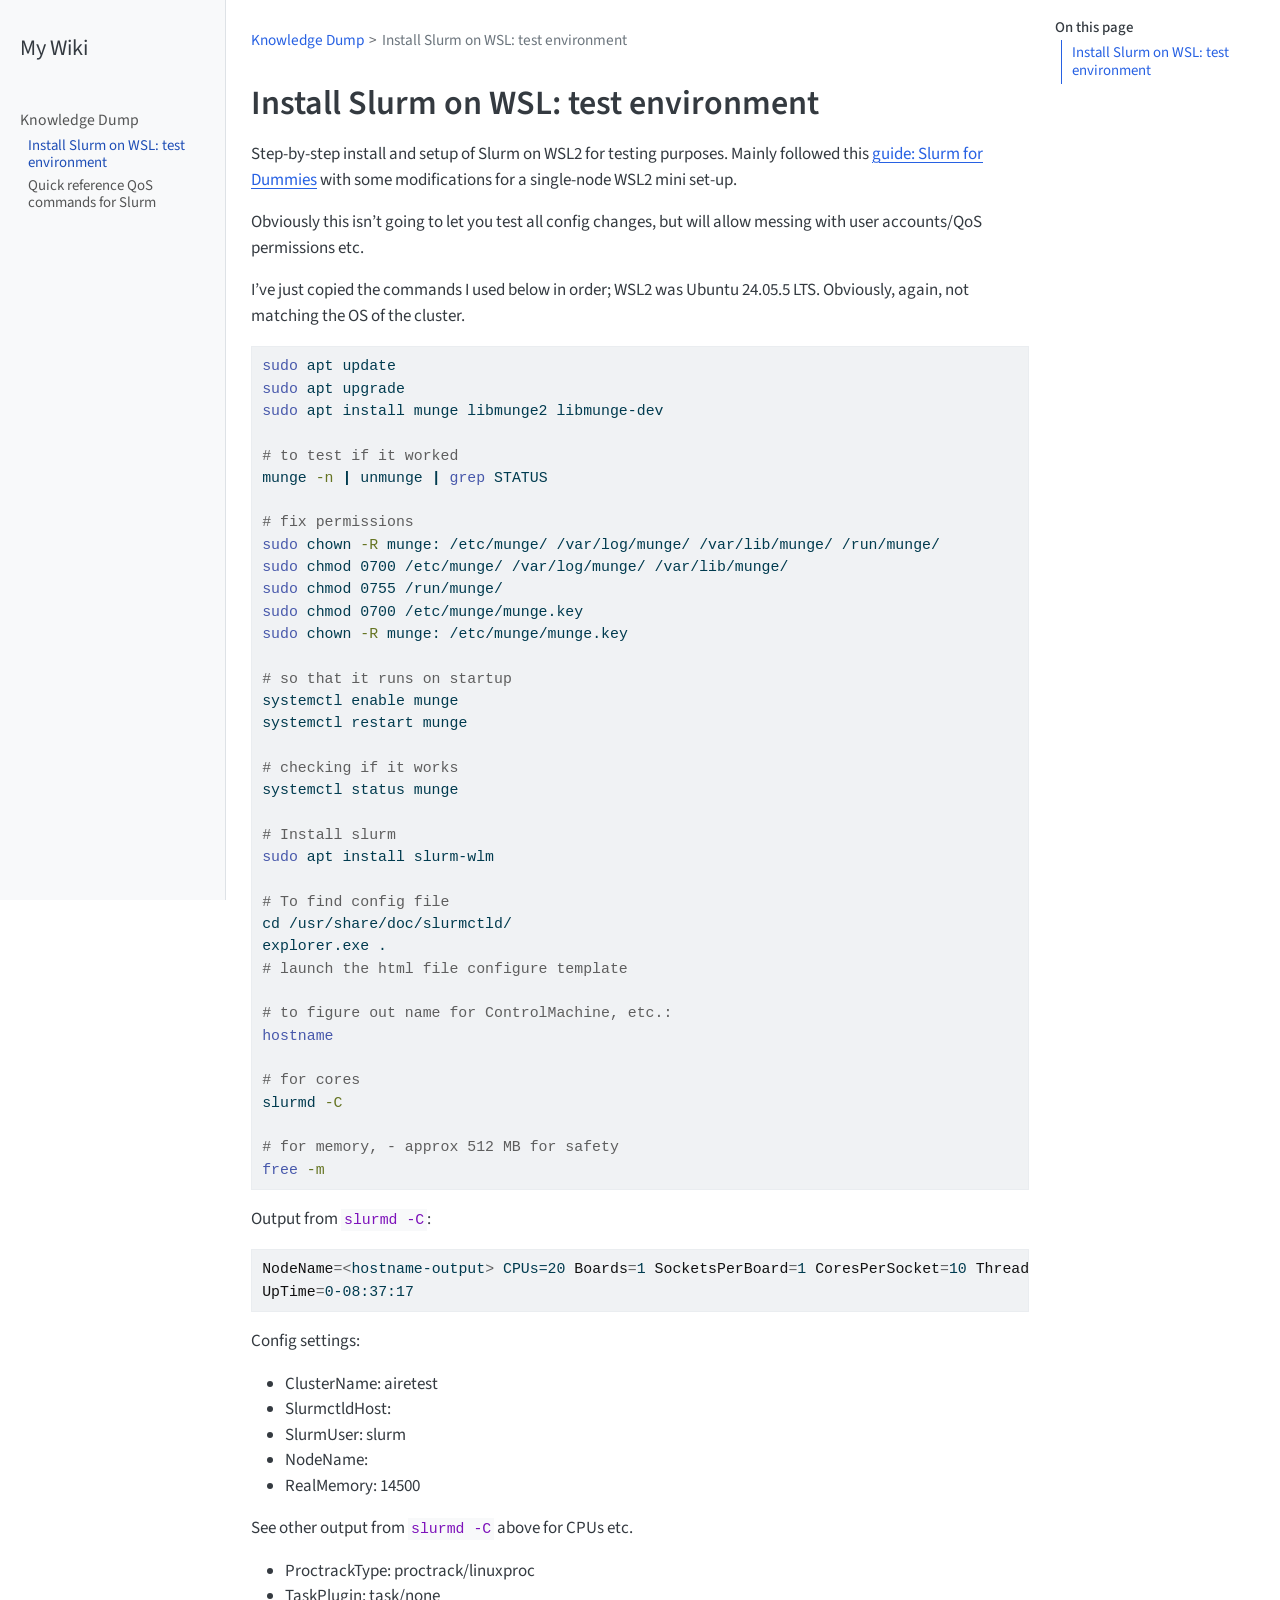
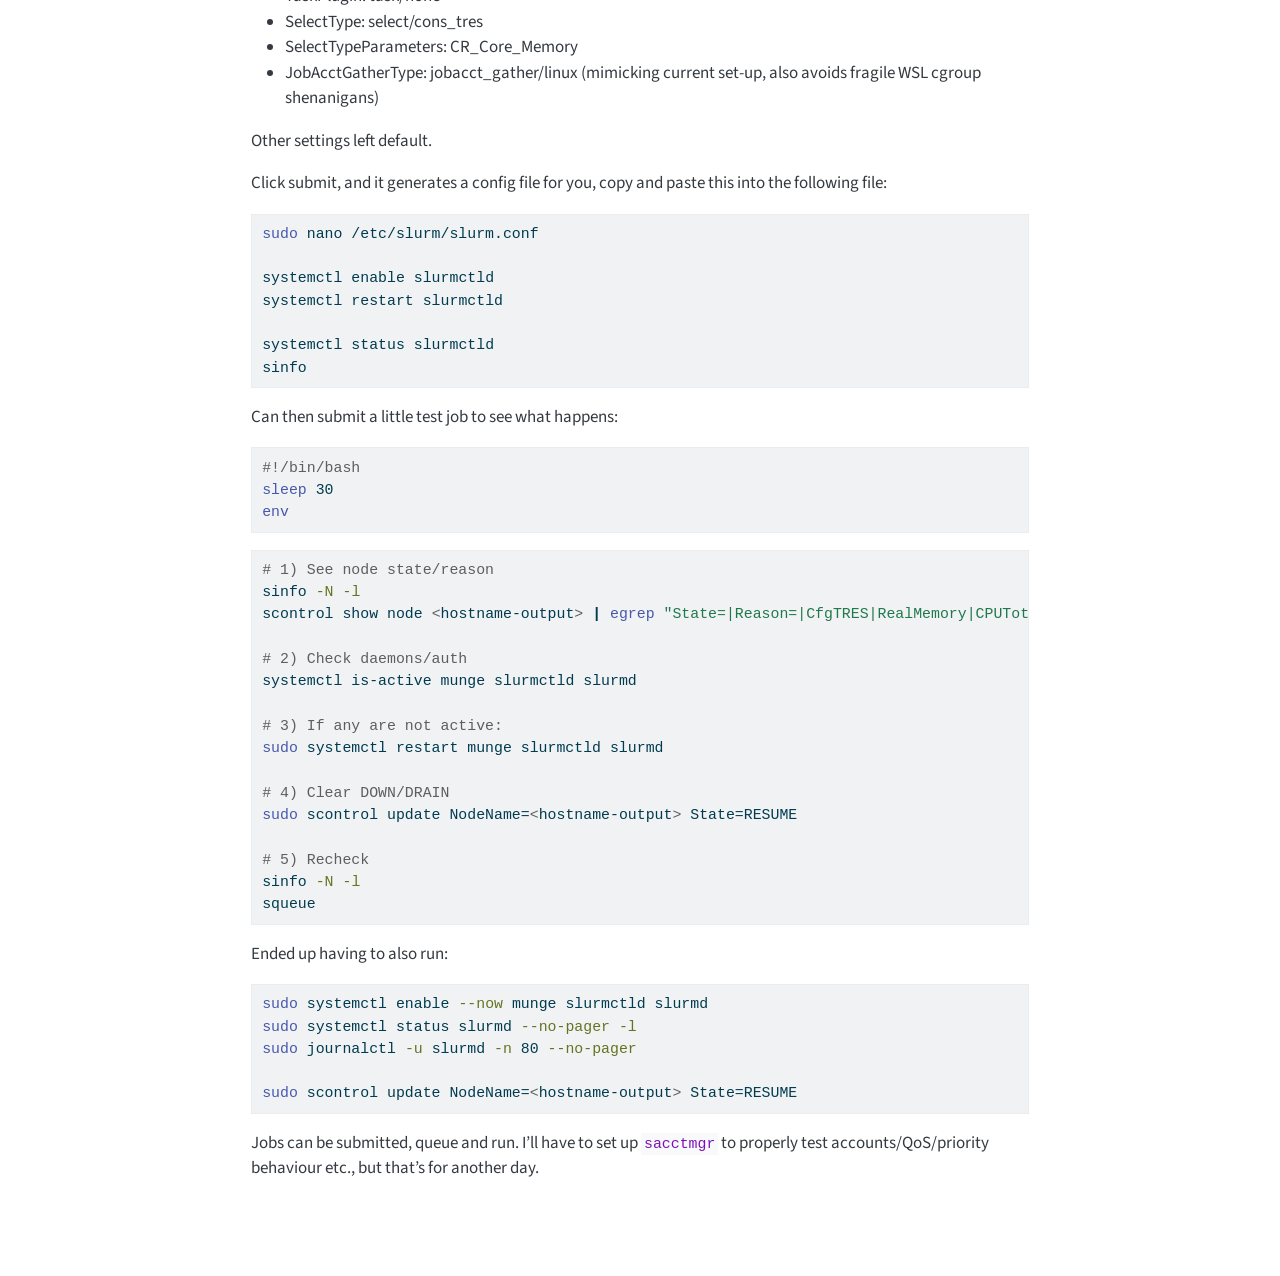
==== knowledge-dump/install_slurm.html @ 49951ce8 "Built site for gh-pages" ====
<!DOCTYPE html>
<html xmlns="http://www.w3.org/1999/xhtml" lang="en" xml:lang="en"><head>

<meta charset="utf-8">
<meta name="generator" content="quarto-1.6.39">

<meta name="viewport" content="width=device-width, initial-scale=1.0, user-scalable=yes">


<title>install_slurm – My Wiki</title>
<style>
code{white-space: pre-wrap;}
span.smallcaps{font-variant: small-caps;}
div.columns{display: flex; gap: min(4vw, 1.5em);}
div.column{flex: auto; overflow-x: auto;}
div.hanging-indent{margin-left: 1.5em; text-indent: -1.5em;}
ul.task-list{list-style: none;}
ul.task-list li input[type="checkbox"] {
  width: 0.8em;
  margin: 0 0.8em 0.2em -1em; /* quarto-specific, see https://github.com/quarto-dev/quarto-cli/issues/4556 */ 
  vertical-align: middle;
}
/* CSS for syntax highlighting */
pre > code.sourceCode { white-space: pre; position: relative; }
pre > code.sourceCode > span { line-height: 1.25; }
pre > code.sourceCode > span:empty { height: 1.2em; }
.sourceCode { overflow: visible; }
code.sourceCode > span { color: inherit; text-decoration: inherit; }
div.sourceCode { margin: 1em 0; }
pre.sourceCode { margin: 0; }
@media screen {
div.sourceCode { overflow: auto; }
}
@media print {
pre > code.sourceCode { white-space: pre-wrap; }
pre > code.sourceCode > span { display: inline-block; text-indent: -5em; padding-left: 5em; }
}
pre.numberSource code
  { counter-reset: source-line 0; }
pre.numberSource code > span
  { position: relative; left: -4em; counter-increment: source-line; }
pre.numberSource code > span > a:first-child::before
  { content: counter(source-line);
    position: relative; left: -1em; text-align: right; vertical-align: baseline;
    border: none; display: inline-block;
    -webkit-touch-callout: none; -webkit-user-select: none;
    -khtml-user-select: none; -moz-user-select: none;
    -ms-user-select: none; user-select: none;
    padding: 0 4px; width: 4em;
  }
pre.numberSource { margin-left: 3em;  padding-left: 4px; }
div.sourceCode
  {   }
@media screen {
pre > code.sourceCode > span > a:first-child::before { text-decoration: underline; }
}
</style>


<script src="../site_libs/quarto-nav/quarto-nav.js"></script>
<script src="../site_libs/quarto-nav/headroom.min.js"></script>
<script src="../site_libs/clipboard/clipboard.min.js"></script>
<script src="../site_libs/quarto-search/autocomplete.umd.js"></script>
<script src="../site_libs/quarto-search/fuse.min.js"></script>
<script src="../site_libs/quarto-search/quarto-search.js"></script>
<meta name="quarto:offset" content="../">
<script src="../site_libs/quarto-html/quarto.js"></script>
<script src="../site_libs/quarto-html/popper.min.js"></script>
<script src="../site_libs/quarto-html/tippy.umd.min.js"></script>
<script src="../site_libs/quarto-html/anchor.min.js"></script>
<link href="../site_libs/quarto-html/tippy.css" rel="stylesheet">
<link href="../site_libs/quarto-html/quarto-syntax-highlighting-e26003cea8cd680ca0c55a263523d882.css" rel="stylesheet" id="quarto-text-highlighting-styles">
<script src="../site_libs/bootstrap/bootstrap.min.js"></script>
<link href="../site_libs/bootstrap/bootstrap-icons.css" rel="stylesheet">
<link href="../site_libs/bootstrap/bootstrap-d1b780a5171f128d18a9e56ce209f525.min.css" rel="stylesheet" append-hash="true" id="quarto-bootstrap" data-mode="light">
<script id="quarto-search-options" type="application/json">{
  "location": "sidebar",
  "copy-button": false,
  "collapse-after": 3,
  "panel-placement": "start",
  "type": "textbox",
  "limit": 50,
  "keyboard-shortcut": [
    "f",
    "/",
    "s"
  ],
  "show-item-context": false,
  "language": {
    "search-no-results-text": "No results",
    "search-matching-documents-text": "matching documents",
    "search-copy-link-title": "Copy link to search",
    "search-hide-matches-text": "Hide additional matches",
    "search-more-match-text": "more match in this document",
    "search-more-matches-text": "more matches in this document",
    "search-clear-button-title": "Clear",
    "search-text-placeholder": "",
    "search-detached-cancel-button-title": "Cancel",
    "search-submit-button-title": "Submit",
    "search-label": "Search"
  }
}</script>


<link rel="stylesheet" href="../styles.css">
</head>

<body class="nav-sidebar docked">

<div id="quarto-search-results"></div>
  <header id="quarto-header" class="headroom fixed-top">
  <nav class="quarto-secondary-nav">
    <div class="container-fluid d-flex">
      <button type="button" class="quarto-btn-toggle btn" data-bs-toggle="collapse" role="button" data-bs-target=".quarto-sidebar-collapse-item" aria-controls="quarto-sidebar" aria-expanded="false" aria-label="Toggle sidebar navigation" onclick="if (window.quartoToggleHeadroom) { window.quartoToggleHeadroom(); }">
        <i class="bi bi-layout-text-sidebar-reverse"></i>
      </button>
        <nav class="quarto-page-breadcrumbs" aria-label="breadcrumb"><ol class="breadcrumb"><li class="breadcrumb-item"><a href="../knowledge-dump/install_slurm.html">Knowledge Dump</a></li><li class="breadcrumb-item"><a href="../knowledge-dump/install_slurm.html">Install Slurm on WSL: test environment</a></li></ol></nav>
        <a class="flex-grow-1" role="navigation" data-bs-toggle="collapse" data-bs-target=".quarto-sidebar-collapse-item" aria-controls="quarto-sidebar" aria-expanded="false" aria-label="Toggle sidebar navigation" onclick="if (window.quartoToggleHeadroom) { window.quartoToggleHeadroom(); }">      
        </a>
      <button type="button" class="btn quarto-search-button" aria-label="Search" onclick="window.quartoOpenSearch();">
        <i class="bi bi-search"></i>
      </button>
    </div>
  </nav>
</header>
<!-- content -->
<div id="quarto-content" class="quarto-container page-columns page-rows-contents page-layout-article">
<!-- sidebar -->
  <nav id="quarto-sidebar" class="sidebar collapse collapse-horizontal quarto-sidebar-collapse-item sidebar-navigation docked overflow-auto">
    <div class="pt-lg-2 mt-2 text-left sidebar-header">
    <div class="sidebar-title mb-0 py-0">
      <a href="../">My Wiki</a> 
    </div>
      </div>
        <div class="mt-2 flex-shrink-0 align-items-center">
        <div class="sidebar-search">
        <div id="quarto-search" class="" title="Search"></div>
        </div>
        </div>
    <div class="sidebar-menu-container"> 
    <ul class="list-unstyled mt-1">
        <li class="sidebar-item sidebar-item-section">
      <div class="sidebar-item-container"> 
            <a class="sidebar-item-text sidebar-link text-start" data-bs-toggle="collapse" data-bs-target="#quarto-sidebar-section-1" role="navigation" aria-expanded="true">
 <span class="menu-text">Knowledge Dump</span></a>
          <a class="sidebar-item-toggle text-start" data-bs-toggle="collapse" data-bs-target="#quarto-sidebar-section-1" role="navigation" aria-expanded="true" aria-label="Toggle section">
            <i class="bi bi-chevron-right ms-2"></i>
          </a> 
      </div>
      <ul id="quarto-sidebar-section-1" class="collapse list-unstyled sidebar-section depth1 show">  
          <li class="sidebar-item">
  <div class="sidebar-item-container"> 
  <a href="../knowledge-dump/install_slurm.html" class="sidebar-item-text sidebar-link active">
 <span class="menu-text">Install Slurm on WSL: test environment</span></a>
  </div>
</li>
          <li class="sidebar-item">
  <div class="sidebar-item-container"> 
  <a href="../knowledge-dump/slurm-qos.html" class="sidebar-item-text sidebar-link">
 <span class="menu-text">Quick reference QoS commands for Slurm</span></a>
  </div>
</li>
      </ul>
  </li>
    </ul>
    </div>
</nav>
<div id="quarto-sidebar-glass" class="quarto-sidebar-collapse-item" data-bs-toggle="collapse" data-bs-target=".quarto-sidebar-collapse-item"></div>
<!-- margin-sidebar -->
    <div id="quarto-margin-sidebar" class="sidebar margin-sidebar">
        <nav id="TOC" role="doc-toc" class="toc-active">
    <h2 id="toc-title">On this page</h2>
   
  <ul>
  <li><a href="#install-slurm-on-wsl-test-environment" id="toc-install-slurm-on-wsl-test-environment" class="nav-link active" data-scroll-target="#install-slurm-on-wsl-test-environment">Install Slurm on WSL: test environment</a></li>
  </ul>
</nav>
    </div>
<!-- main -->
<main class="content" id="quarto-document-content"><header id="title-block-header" class="quarto-title-block"><nav class="quarto-page-breadcrumbs quarto-title-breadcrumbs d-none d-lg-block" aria-label="breadcrumb"><ol class="breadcrumb"><li class="breadcrumb-item"><a href="../knowledge-dump/install_slurm.html">Knowledge Dump</a></li><li class="breadcrumb-item"><a href="../knowledge-dump/install_slurm.html">Install Slurm on WSL: test environment</a></li></ol></nav></header>




<section id="install-slurm-on-wsl-test-environment" class="level1">
<h1>Install Slurm on WSL: test environment</h1>
<p>Step-by-step install and setup of Slurm on WSL2 for testing purposes. Mainly followed this <a href="https://github.com/SergioMEV/slurm-for-dummies">guide: Slurm for Dummies</a> with some modifications for a single-node WSL2 mini set-up.</p>
<p>Obviously this isn’t going to let you test all config changes, but will allow messing with user accounts/QoS permissions etc.</p>
<p>I’ve just copied the commands I used below in order; WSL2 was Ubuntu 24.05.5 LTS. Obviously, again, not matching the OS of the cluster.</p>
<div class="sourceCode" id="cb1"><pre class="sourceCode bash code-with-copy"><code class="sourceCode bash"><span id="cb1-1"><a href="#cb1-1" aria-hidden="true" tabindex="-1"></a><span class="fu">sudo</span> apt update</span>
<span id="cb1-2"><a href="#cb1-2" aria-hidden="true" tabindex="-1"></a><span class="fu">sudo</span> apt upgrade</span>
<span id="cb1-3"><a href="#cb1-3" aria-hidden="true" tabindex="-1"></a><span class="fu">sudo</span> apt install munge libmunge2 libmunge-dev</span>
<span id="cb1-4"><a href="#cb1-4" aria-hidden="true" tabindex="-1"></a></span>
<span id="cb1-5"><a href="#cb1-5" aria-hidden="true" tabindex="-1"></a><span class="co"># to test if it worked</span></span>
<span id="cb1-6"><a href="#cb1-6" aria-hidden="true" tabindex="-1"></a><span class="ex">munge</span> <span class="at">-n</span> <span class="kw">|</span> <span class="ex">unmunge</span> <span class="kw">|</span> <span class="fu">grep</span> STATUS</span>
<span id="cb1-7"><a href="#cb1-7" aria-hidden="true" tabindex="-1"></a></span>
<span id="cb1-8"><a href="#cb1-8" aria-hidden="true" tabindex="-1"></a><span class="co"># fix permissions</span></span>
<span id="cb1-9"><a href="#cb1-9" aria-hidden="true" tabindex="-1"></a><span class="fu">sudo</span> chown <span class="at">-R</span> munge: /etc/munge/ /var/log/munge/ /var/lib/munge/ /run/munge/</span>
<span id="cb1-10"><a href="#cb1-10" aria-hidden="true" tabindex="-1"></a><span class="fu">sudo</span> chmod 0700 /etc/munge/ /var/log/munge/ /var/lib/munge/</span>
<span id="cb1-11"><a href="#cb1-11" aria-hidden="true" tabindex="-1"></a><span class="fu">sudo</span> chmod 0755 /run/munge/</span>
<span id="cb1-12"><a href="#cb1-12" aria-hidden="true" tabindex="-1"></a><span class="fu">sudo</span> chmod 0700 /etc/munge/munge.key</span>
<span id="cb1-13"><a href="#cb1-13" aria-hidden="true" tabindex="-1"></a><span class="fu">sudo</span> chown <span class="at">-R</span> munge: /etc/munge/munge.key</span>
<span id="cb1-14"><a href="#cb1-14" aria-hidden="true" tabindex="-1"></a></span>
<span id="cb1-15"><a href="#cb1-15" aria-hidden="true" tabindex="-1"></a><span class="co"># so that it runs on startup</span></span>
<span id="cb1-16"><a href="#cb1-16" aria-hidden="true" tabindex="-1"></a><span class="ex">systemctl</span> enable munge</span>
<span id="cb1-17"><a href="#cb1-17" aria-hidden="true" tabindex="-1"></a><span class="ex">systemctl</span> restart munge</span>
<span id="cb1-18"><a href="#cb1-18" aria-hidden="true" tabindex="-1"></a></span>
<span id="cb1-19"><a href="#cb1-19" aria-hidden="true" tabindex="-1"></a><span class="co"># checking if it works</span></span>
<span id="cb1-20"><a href="#cb1-20" aria-hidden="true" tabindex="-1"></a><span class="ex">systemctl</span> status munge</span>
<span id="cb1-21"><a href="#cb1-21" aria-hidden="true" tabindex="-1"></a></span>
<span id="cb1-22"><a href="#cb1-22" aria-hidden="true" tabindex="-1"></a><span class="co"># Install slurm</span></span>
<span id="cb1-23"><a href="#cb1-23" aria-hidden="true" tabindex="-1"></a><span class="fu">sudo</span> apt install slurm-wlm</span>
<span id="cb1-24"><a href="#cb1-24" aria-hidden="true" tabindex="-1"></a></span>
<span id="cb1-25"><a href="#cb1-25" aria-hidden="true" tabindex="-1"></a><span class="co"># To find config file</span></span>
<span id="cb1-26"><a href="#cb1-26" aria-hidden="true" tabindex="-1"></a><span class="bu">cd</span> /usr/share/doc/slurmctld/</span>
<span id="cb1-27"><a href="#cb1-27" aria-hidden="true" tabindex="-1"></a><span class="ex">explorer.exe</span> .</span>
<span id="cb1-28"><a href="#cb1-28" aria-hidden="true" tabindex="-1"></a><span class="co"># launch the html file configure template</span></span>
<span id="cb1-29"><a href="#cb1-29" aria-hidden="true" tabindex="-1"></a></span>
<span id="cb1-30"><a href="#cb1-30" aria-hidden="true" tabindex="-1"></a><span class="co"># to figure out name for ControlMachine, etc.:</span></span>
<span id="cb1-31"><a href="#cb1-31" aria-hidden="true" tabindex="-1"></a><span class="fu">hostname</span></span>
<span id="cb1-32"><a href="#cb1-32" aria-hidden="true" tabindex="-1"></a></span>
<span id="cb1-33"><a href="#cb1-33" aria-hidden="true" tabindex="-1"></a><span class="co"># for cores</span></span>
<span id="cb1-34"><a href="#cb1-34" aria-hidden="true" tabindex="-1"></a><span class="ex">slurmd</span> <span class="at">-C</span></span>
<span id="cb1-35"><a href="#cb1-35" aria-hidden="true" tabindex="-1"></a></span>
<span id="cb1-36"><a href="#cb1-36" aria-hidden="true" tabindex="-1"></a><span class="co"># for memory, - approx 512 MB for safety</span></span>
<span id="cb1-37"><a href="#cb1-37" aria-hidden="true" tabindex="-1"></a><span class="fu">free</span> <span class="at">-m</span></span></code><button title="Copy to Clipboard" class="code-copy-button"><i class="bi"></i></button></pre></div>
<p>Output from <code>slurmd -C</code>:</p>
<div class="sourceCode" id="cb2"><pre class="sourceCode bash code-with-copy"><code class="sourceCode bash"><span id="cb2-1"><a href="#cb2-1" aria-hidden="true" tabindex="-1"></a><span class="va">NodeName</span><span class="op">=&lt;</span>hostname-output<span class="op">&gt;</span> CPUs=20 <span class="va">Boards</span><span class="op">=</span>1 <span class="va">SocketsPerBoard</span><span class="op">=</span>1 <span class="va">CoresPerSocket</span><span class="op">=</span>10 <span class="va">ThreadsPerCore</span><span class="op">=</span>2 <span class="va">RealMemory</span><span class="op">=</span>15707</span>
<span id="cb2-2"><a href="#cb2-2" aria-hidden="true" tabindex="-1"></a><span class="va">UpTime</span><span class="op">=</span>0-08:37:17</span></code><button title="Copy to Clipboard" class="code-copy-button"><i class="bi"></i></button></pre></div>
<p>Config settings:</p>
<ul>
<li>ClusterName: airetest</li>
<li>SlurmctldHost: <hostname-output></hostname-output></li>
<li>SlurmUser: slurm</li>
<li>NodeName: <hostname-output></hostname-output></li>
<li>RealMemory: 14500</li>
</ul>
<p>See other output from <code>slurmd -C</code> above for CPUs etc.</p>
<ul>
<li>ProctrackType: proctrack/linuxproc</li>
<li>TaskPlugin: task/none</li>
<li>SelectType: select/cons_tres</li>
<li>SelectTypeParameters: CR_Core_Memory</li>
<li>JobAcctGatherType: jobacct_gather/linux (mimicking current set-up, also avoids fragile WSL cgroup shenanigans)</li>
</ul>
<p>Other settings left default.</p>
<p>Click submit, and it generates a config file for you, copy and paste this into the following file:</p>
<div class="sourceCode" id="cb3"><pre class="sourceCode bash code-with-copy"><code class="sourceCode bash"><span id="cb3-1"><a href="#cb3-1" aria-hidden="true" tabindex="-1"></a><span class="fu">sudo</span> nano /etc/slurm/slurm.conf</span>
<span id="cb3-2"><a href="#cb3-2" aria-hidden="true" tabindex="-1"></a></span>
<span id="cb3-3"><a href="#cb3-3" aria-hidden="true" tabindex="-1"></a><span class="ex">systemctl</span> enable slurmctld</span>
<span id="cb3-4"><a href="#cb3-4" aria-hidden="true" tabindex="-1"></a><span class="ex">systemctl</span> restart slurmctld</span>
<span id="cb3-5"><a href="#cb3-5" aria-hidden="true" tabindex="-1"></a></span>
<span id="cb3-6"><a href="#cb3-6" aria-hidden="true" tabindex="-1"></a><span class="ex">systemctl</span> status slurmctld</span>
<span id="cb3-7"><a href="#cb3-7" aria-hidden="true" tabindex="-1"></a><span class="ex">sinfo</span></span></code><button title="Copy to Clipboard" class="code-copy-button"><i class="bi"></i></button></pre></div>
<p>Can then submit a little test job to see what happens:</p>
<div class="sourceCode" id="cb4"><pre class="sourceCode bash code-with-copy"><code class="sourceCode bash"><span id="cb4-1"><a href="#cb4-1" aria-hidden="true" tabindex="-1"></a><span class="co">#!/bin/bash</span></span>
<span id="cb4-2"><a href="#cb4-2" aria-hidden="true" tabindex="-1"></a><span class="fu">sleep</span> 30</span>
<span id="cb4-3"><a href="#cb4-3" aria-hidden="true" tabindex="-1"></a><span class="fu">env</span></span></code><button title="Copy to Clipboard" class="code-copy-button"><i class="bi"></i></button></pre></div>
<div class="sourceCode" id="cb5"><pre class="sourceCode bash code-with-copy"><code class="sourceCode bash"><span id="cb5-1"><a href="#cb5-1" aria-hidden="true" tabindex="-1"></a><span class="co"># 1) See node state/reason</span></span>
<span id="cb5-2"><a href="#cb5-2" aria-hidden="true" tabindex="-1"></a><span class="ex">sinfo</span> <span class="at">-N</span> <span class="at">-l</span></span>
<span id="cb5-3"><a href="#cb5-3" aria-hidden="true" tabindex="-1"></a><span class="ex">scontrol</span> show node <span class="op">&lt;</span>hostname-output<span class="op">&gt;</span> <span class="kw">|</span> <span class="fu">egrep</span> <span class="st">"State=|Reason=|CfgTRES|RealMemory|CPUTot"</span></span>
<span id="cb5-4"><a href="#cb5-4" aria-hidden="true" tabindex="-1"></a></span>
<span id="cb5-5"><a href="#cb5-5" aria-hidden="true" tabindex="-1"></a><span class="co"># 2) Check daemons/auth</span></span>
<span id="cb5-6"><a href="#cb5-6" aria-hidden="true" tabindex="-1"></a><span class="ex">systemctl</span> is-active munge slurmctld slurmd</span>
<span id="cb5-7"><a href="#cb5-7" aria-hidden="true" tabindex="-1"></a></span>
<span id="cb5-8"><a href="#cb5-8" aria-hidden="true" tabindex="-1"></a><span class="co"># 3) If any are not active:</span></span>
<span id="cb5-9"><a href="#cb5-9" aria-hidden="true" tabindex="-1"></a><span class="fu">sudo</span> systemctl restart munge slurmctld slurmd</span>
<span id="cb5-10"><a href="#cb5-10" aria-hidden="true" tabindex="-1"></a></span>
<span id="cb5-11"><a href="#cb5-11" aria-hidden="true" tabindex="-1"></a><span class="co"># 4) Clear DOWN/DRAIN</span></span>
<span id="cb5-12"><a href="#cb5-12" aria-hidden="true" tabindex="-1"></a><span class="fu">sudo</span> scontrol update NodeName=<span class="op">&lt;</span>hostname-output<span class="op">&gt;</span> State=RESUME</span>
<span id="cb5-13"><a href="#cb5-13" aria-hidden="true" tabindex="-1"></a></span>
<span id="cb5-14"><a href="#cb5-14" aria-hidden="true" tabindex="-1"></a><span class="co"># 5) Recheck</span></span>
<span id="cb5-15"><a href="#cb5-15" aria-hidden="true" tabindex="-1"></a><span class="ex">sinfo</span> <span class="at">-N</span> <span class="at">-l</span></span>
<span id="cb5-16"><a href="#cb5-16" aria-hidden="true" tabindex="-1"></a><span class="ex">squeue</span></span></code><button title="Copy to Clipboard" class="code-copy-button"><i class="bi"></i></button></pre></div>
<p>Ended up having to also run:</p>
<div class="sourceCode" id="cb6"><pre class="sourceCode bash code-with-copy"><code class="sourceCode bash"><span id="cb6-1"><a href="#cb6-1" aria-hidden="true" tabindex="-1"></a><span class="fu">sudo</span> systemctl enable <span class="at">--now</span> munge slurmctld slurmd</span>
<span id="cb6-2"><a href="#cb6-2" aria-hidden="true" tabindex="-1"></a><span class="fu">sudo</span> systemctl status slurmd <span class="at">--no-pager</span> <span class="at">-l</span></span>
<span id="cb6-3"><a href="#cb6-3" aria-hidden="true" tabindex="-1"></a><span class="fu">sudo</span> journalctl <span class="at">-u</span> slurmd <span class="at">-n</span> 80 <span class="at">--no-pager</span></span>
<span id="cb6-4"><a href="#cb6-4" aria-hidden="true" tabindex="-1"></a></span>
<span id="cb6-5"><a href="#cb6-5" aria-hidden="true" tabindex="-1"></a><span class="fu">sudo</span> scontrol update NodeName=<span class="op">&lt;</span>hostname-output<span class="op">&gt;</span> State=RESUME</span></code><button title="Copy to Clipboard" class="code-copy-button"><i class="bi"></i></button></pre></div>
<p>Jobs can be submitted, queue and run. I’ll have to set up <code>sacctmgr</code> to properly test accounts/QoS/priority behaviour etc., but that’s for another day.</p>


</section>

</main> <!-- /main -->
<script id="quarto-html-after-body" type="application/javascript">
window.document.addEventListener("DOMContentLoaded", function (event) {
  const toggleBodyColorMode = (bsSheetEl) => {
    const mode = bsSheetEl.getAttribute("data-mode");
    const bodyEl = window.document.querySelector("body");
    if (mode === "dark") {
      bodyEl.classList.add("quarto-dark");
      bodyEl.classList.remove("quarto-light");
    } else {
      bodyEl.classList.add("quarto-light");
      bodyEl.classList.remove("quarto-dark");
    }
  }
  const toggleBodyColorPrimary = () => {
    const bsSheetEl = window.document.querySelector("link#quarto-bootstrap");
    if (bsSheetEl) {
      toggleBodyColorMode(bsSheetEl);
    }
  }
  toggleBodyColorPrimary();  
  const icon = "";
  const anchorJS = new window.AnchorJS();
  anchorJS.options = {
    placement: 'right',
    icon: icon
  };
  anchorJS.add('.anchored');
  const isCodeAnnotation = (el) => {
    for (const clz of el.classList) {
      if (clz.startsWith('code-annotation-')) {                     
        return true;
      }
    }
    return false;
  }
  const onCopySuccess = function(e) {
    // button target
    const button = e.trigger;
    // don't keep focus
    button.blur();
    // flash "checked"
    button.classList.add('code-copy-button-checked');
    var currentTitle = button.getAttribute("title");
    button.setAttribute("title", "Copied!");
    let tooltip;
    if (window.bootstrap) {
      button.setAttribute("data-bs-toggle", "tooltip");
      button.setAttribute("data-bs-placement", "left");
      button.setAttribute("data-bs-title", "Copied!");
      tooltip = new bootstrap.Tooltip(button, 
        { trigger: "manual", 
          customClass: "code-copy-button-tooltip",
          offset: [0, -8]});
      tooltip.show();    
    }
    setTimeout(function() {
      if (tooltip) {
        tooltip.hide();
        button.removeAttribute("data-bs-title");
        button.removeAttribute("data-bs-toggle");
        button.removeAttribute("data-bs-placement");
      }
      button.setAttribute("title", currentTitle);
      button.classList.remove('code-copy-button-checked');
    }, 1000);
    // clear code selection
    e.clearSelection();
  }
  const getTextToCopy = function(trigger) {
      const codeEl = trigger.previousElementSibling.cloneNode(true);
      for (const childEl of codeEl.children) {
        if (isCodeAnnotation(childEl)) {
          childEl.remove();
        }
      }
      return codeEl.innerText;
  }
  const clipboard = new window.ClipboardJS('.code-copy-button:not([data-in-quarto-modal])', {
    text: getTextToCopy
  });
  clipboard.on('success', onCopySuccess);
  if (window.document.getElementById('quarto-embedded-source-code-modal')) {
    const clipboardModal = new window.ClipboardJS('.code-copy-button[data-in-quarto-modal]', {
      text: getTextToCopy,
      container: window.document.getElementById('quarto-embedded-source-code-modal')
    });
    clipboardModal.on('success', onCopySuccess);
  }
    var localhostRegex = new RegExp(/^(?:http|https):\/\/localhost\:?[0-9]*\//);
    var mailtoRegex = new RegExp(/^mailto:/);
      var filterRegex = new RegExp('/' + window.location.host + '/');
    var isInternal = (href) => {
        return filterRegex.test(href) || localhostRegex.test(href) || mailtoRegex.test(href);
    }
    // Inspect non-navigation links and adorn them if external
 	var links = window.document.querySelectorAll('a[href]:not(.nav-link):not(.navbar-brand):not(.toc-action):not(.sidebar-link):not(.sidebar-item-toggle):not(.pagination-link):not(.no-external):not([aria-hidden]):not(.dropdown-item):not(.quarto-navigation-tool):not(.about-link)');
    for (var i=0; i<links.length; i++) {
      const link = links[i];
      if (!isInternal(link.href)) {
        // undo the damage that might have been done by quarto-nav.js in the case of
        // links that we want to consider external
        if (link.dataset.originalHref !== undefined) {
          link.href = link.dataset.originalHref;
        }
      }
    }
  function tippyHover(el, contentFn, onTriggerFn, onUntriggerFn) {
    const config = {
      allowHTML: true,
      maxWidth: 500,
      delay: 100,
      arrow: false,
      appendTo: function(el) {
          return el.parentElement;
      },
      interactive: true,
      interactiveBorder: 10,
      theme: 'quarto',
      placement: 'bottom-start',
    };
    if (contentFn) {
      config.content = contentFn;
    }
    if (onTriggerFn) {
      config.onTrigger = onTriggerFn;
    }
    if (onUntriggerFn) {
      config.onUntrigger = onUntriggerFn;
    }
    window.tippy(el, config); 
  }
  const noterefs = window.document.querySelectorAll('a[role="doc-noteref"]');
  for (var i=0; i<noterefs.length; i++) {
    const ref = noterefs[i];
    tippyHover(ref, function() {
      // use id or data attribute instead here
      let href = ref.getAttribute('data-footnote-href') || ref.getAttribute('href');
      try { href = new URL(href).hash; } catch {}
      const id = href.replace(/^#\/?/, "");
      const note = window.document.getElementById(id);
      if (note) {
        return note.innerHTML;
      } else {
        return "";
      }
    });
  }
  const xrefs = window.document.querySelectorAll('a.quarto-xref');
  const processXRef = (id, note) => {
    // Strip column container classes
    const stripColumnClz = (el) => {
      el.classList.remove("page-full", "page-columns");
      if (el.children) {
        for (const child of el.children) {
          stripColumnClz(child);
        }
      }
    }
    stripColumnClz(note)
    if (id === null || id.startsWith('sec-')) {
      // Special case sections, only their first couple elements
      const container = document.createElement("div");
      if (note.children && note.children.length > 2) {
        container.appendChild(note.children[0].cloneNode(true));
        for (let i = 1; i < note.children.length; i++) {
          const child = note.children[i];
          if (child.tagName === "P" && child.innerText === "") {
            continue;
          } else {
            container.appendChild(child.cloneNode(true));
            break;
          }
        }
        if (window.Quarto?.typesetMath) {
          window.Quarto.typesetMath(container);
        }
        return container.innerHTML
      } else {
        if (window.Quarto?.typesetMath) {
          window.Quarto.typesetMath(note);
        }
        return note.innerHTML;
      }
    } else {
      // Remove any anchor links if they are present
      const anchorLink = note.querySelector('a.anchorjs-link');
      if (anchorLink) {
        anchorLink.remove();
      }
      if (window.Quarto?.typesetMath) {
        window.Quarto.typesetMath(note);
      }
      if (note.classList.contains("callout")) {
        return note.outerHTML;
      } else {
        return note.innerHTML;
      }
    }
  }
  for (var i=0; i<xrefs.length; i++) {
    const xref = xrefs[i];
    tippyHover(xref, undefined, function(instance) {
      instance.disable();
      let url = xref.getAttribute('href');
      let hash = undefined; 
      if (url.startsWith('#')) {
        hash = url;
      } else {
        try { hash = new URL(url).hash; } catch {}
      }
      if (hash) {
        const id = hash.replace(/^#\/?/, "");
        const note = window.document.getElementById(id);
        if (note !== null) {
          try {
            const html = processXRef(id, note.cloneNode(true));
            instance.setContent(html);
          } finally {
            instance.enable();
            instance.show();
          }
        } else {
          // See if we can fetch this
          fetch(url.split('#')[0])
          .then(res => res.text())
          .then(html => {
            const parser = new DOMParser();
            const htmlDoc = parser.parseFromString(html, "text/html");
            const note = htmlDoc.getElementById(id);
            if (note !== null) {
              const html = processXRef(id, note);
              instance.setContent(html);
            } 
          }).finally(() => {
            instance.enable();
            instance.show();
          });
        }
      } else {
        // See if we can fetch a full url (with no hash to target)
        // This is a special case and we should probably do some content thinning / targeting
        fetch(url)
        .then(res => res.text())
        .then(html => {
          const parser = new DOMParser();
          const htmlDoc = parser.parseFromString(html, "text/html");
          const note = htmlDoc.querySelector('main.content');
          if (note !== null) {
            // This should only happen for chapter cross references
            // (since there is no id in the URL)
            // remove the first header
            if (note.children.length > 0 && note.children[0].tagName === "HEADER") {
              note.children[0].remove();
            }
            const html = processXRef(null, note);
            instance.setContent(html);
          } 
        }).finally(() => {
          instance.enable();
          instance.show();
        });
      }
    }, function(instance) {
    });
  }
      let selectedAnnoteEl;
      const selectorForAnnotation = ( cell, annotation) => {
        let cellAttr = 'data-code-cell="' + cell + '"';
        let lineAttr = 'data-code-annotation="' +  annotation + '"';
        const selector = 'span[' + cellAttr + '][' + lineAttr + ']';
        return selector;
      }
      const selectCodeLines = (annoteEl) => {
        const doc = window.document;
        const targetCell = annoteEl.getAttribute("data-target-cell");
        const targetAnnotation = annoteEl.getAttribute("data-target-annotation");
        const annoteSpan = window.document.querySelector(selectorForAnnotation(targetCell, targetAnnotation));
        const lines = annoteSpan.getAttribute("data-code-lines").split(",");
        const lineIds = lines.map((line) => {
          return targetCell + "-" + line;
        })
        let top = null;
        let height = null;
        let parent = null;
        if (lineIds.length > 0) {
            //compute the position of the single el (top and bottom and make a div)
            const el = window.document.getElementById(lineIds[0]);
            top = el.offsetTop;
            height = el.offsetHeight;
            parent = el.parentElement.parentElement;
          if (lineIds.length > 1) {
            const lastEl = window.document.getElementById(lineIds[lineIds.length - 1]);
            const bottom = lastEl.offsetTop + lastEl.offsetHeight;
            height = bottom - top;
          }
          if (top !== null && height !== null && parent !== null) {
            // cook up a div (if necessary) and position it 
            let div = window.document.getElementById("code-annotation-line-highlight");
            if (div === null) {
              div = window.document.createElement("div");
              div.setAttribute("id", "code-annotation-line-highlight");
              div.style.position = 'absolute';
              parent.appendChild(div);
            }
            div.style.top = top - 2 + "px";
            div.style.height = height + 4 + "px";
            div.style.left = 0;
            let gutterDiv = window.document.getElementById("code-annotation-line-highlight-gutter");
            if (gutterDiv === null) {
              gutterDiv = window.document.createElement("div");
              gutterDiv.setAttribute("id", "code-annotation-line-highlight-gutter");
              gutterDiv.style.position = 'absolute';
              const codeCell = window.document.getElementById(targetCell);
              const gutter = codeCell.querySelector('.code-annotation-gutter');
              gutter.appendChild(gutterDiv);
            }
            gutterDiv.style.top = top - 2 + "px";
            gutterDiv.style.height = height + 4 + "px";
          }
          selectedAnnoteEl = annoteEl;
        }
      };
      const unselectCodeLines = () => {
        const elementsIds = ["code-annotation-line-highlight", "code-annotation-line-highlight-gutter"];
        elementsIds.forEach((elId) => {
          const div = window.document.getElementById(elId);
          if (div) {
            div.remove();
          }
        });
        selectedAnnoteEl = undefined;
      };
        // Handle positioning of the toggle
    window.addEventListener(
      "resize",
      throttle(() => {
        elRect = undefined;
        if (selectedAnnoteEl) {
          selectCodeLines(selectedAnnoteEl);
        }
      }, 10)
    );
    function throttle(fn, ms) {
    let throttle = false;
    let timer;
      return (...args) => {
        if(!throttle) { // first call gets through
            fn.apply(this, args);
            throttle = true;
        } else { // all the others get throttled
            if(timer) clearTimeout(timer); // cancel #2
            timer = setTimeout(() => {
              fn.apply(this, args);
              timer = throttle = false;
            }, ms);
        }
      };
    }
      // Attach click handler to the DT
      const annoteDls = window.document.querySelectorAll('dt[data-target-cell]');
      for (const annoteDlNode of annoteDls) {
        annoteDlNode.addEventListener('click', (event) => {
          const clickedEl = event.target;
          if (clickedEl !== selectedAnnoteEl) {
            unselectCodeLines();
            const activeEl = window.document.querySelector('dt[data-target-cell].code-annotation-active');
            if (activeEl) {
              activeEl.classList.remove('code-annotation-active');
            }
            selectCodeLines(clickedEl);
            clickedEl.classList.add('code-annotation-active');
          } else {
            // Unselect the line
            unselectCodeLines();
            clickedEl.classList.remove('code-annotation-active');
          }
        });
      }
  const findCites = (el) => {
    const parentEl = el.parentElement;
    if (parentEl) {
      const cites = parentEl.dataset.cites;
      if (cites) {
        return {
          el,
          cites: cites.split(' ')
        };
      } else {
        return findCites(el.parentElement)
      }
    } else {
      return undefined;
    }
  };
  var bibliorefs = window.document.querySelectorAll('a[role="doc-biblioref"]');
  for (var i=0; i<bibliorefs.length; i++) {
    const ref = bibliorefs[i];
    const citeInfo = findCites(ref);
    if (citeInfo) {
      tippyHover(citeInfo.el, function() {
        var popup = window.document.createElement('div');
        citeInfo.cites.forEach(function(cite) {
          var citeDiv = window.document.createElement('div');
          citeDiv.classList.add('hanging-indent');
          citeDiv.classList.add('csl-entry');
          var biblioDiv = window.document.getElementById('ref-' + cite);
          if (biblioDiv) {
            citeDiv.innerHTML = biblioDiv.innerHTML;
          }
          popup.appendChild(citeDiv);
        });
        return popup.innerHTML;
      });
    }
  }
});
</script>
</div> <!-- /content -->




</body></html>
---- site_libs/quarto-html/tippy.css ----
.tippy-box[data-animation=fade][data-state=hidden]{opacity:0}[data-tippy-root]{max-width:calc(100vw - 10px)}.tippy-box{position:relative;background-color:#333;color:#fff;border-radius:4px;font-size:14px;line-height:1.4;white-space:normal;outline:0;transition-property:transform,visibility,opacity}.tippy-box[data-placement^=top]>.tippy-arrow{bottom:0}.tippy-box[data-placement^=top]>.tippy-arrow:before{bottom:-7px;left:0;border-width:8px 8px 0;border-top-color:initial;transform-origin:center top}.tippy-box[data-placement^=bottom]>.tippy-arrow{top:0}.tippy-box[data-placement^=bottom]>.tippy-arrow:before{top:-7px;left:0;border-width:0 8px 8px;border-bottom-color:initial;transform-origin:center bottom}.tippy-box[data-placement^=left]>.tippy-arrow{right:0}.tippy-box[data-placement^=left]>.tippy-arrow:before{border-width:8px 0 8px 8px;border-left-color:initial;right:-7px;transform-origin:center left}.tippy-box[data-placement^=right]>.tippy-arrow{left:0}.tippy-box[data-placement^=right]>.tippy-arrow:before{left:-7px;border-width:8px 8px 8px 0;border-right-color:initial;transform-origin:center right}.tippy-box[data-inertia][data-state=visible]{transition-timing-function:cubic-bezier(.54,1.5,.38,1.11)}.tippy-arrow{width:16px;height:16px;color:#333}.tippy-arrow:before{content:"";position:absolute;border-color:transparent;border-style:solid}.tippy-content{position:relative;padding:5px 9px;z-index:1}
---- site_libs/quarto-html/quarto-syntax-highlighting-e26003cea8cd680ca0c55a263523d882.css ----
/* quarto syntax highlight colors */
:root {
  --quarto-hl-ot-color: #003B4F;
  --quarto-hl-at-color: #657422;
  --quarto-hl-ss-color: #20794D;
  --quarto-hl-an-color: #5E5E5E;
  --quarto-hl-fu-color: #4758AB;
  --quarto-hl-st-color: #20794D;
  --quarto-hl-cf-color: #003B4F;
  --quarto-hl-op-color: #5E5E5E;
  --quarto-hl-er-color: #AD0000;
  --quarto-hl-bn-color: #AD0000;
  --quarto-hl-al-color: #AD0000;
  --quarto-hl-va-color: #111111;
  --quarto-hl-bu-color: inherit;
  --quarto-hl-ex-color: inherit;
  --quarto-hl-pp-color: #AD0000;
  --quarto-hl-in-color: #5E5E5E;
  --quarto-hl-vs-color: #20794D;
  --quarto-hl-wa-color: #5E5E5E;
  --quarto-hl-do-color: #5E5E5E;
  --quarto-hl-im-color: #00769E;
  --quarto-hl-ch-color: #20794D;
  --quarto-hl-dt-color: #AD0000;
  --quarto-hl-fl-color: #AD0000;
  --quarto-hl-co-color: #5E5E5E;
  --quarto-hl-cv-color: #5E5E5E;
  --quarto-hl-cn-color: #8f5902;
  --quarto-hl-sc-color: #5E5E5E;
  --quarto-hl-dv-color: #AD0000;
  --quarto-hl-kw-color: #003B4F;
}

/* other quarto variables */
:root {
  --quarto-font-monospace: SFMono-Regular, Menlo, Monaco, Consolas, "Liberation Mono", "Courier New", monospace;
}

pre > code.sourceCode > span {
  color: #003B4F;
}

code span {
  color: #003B4F;
}

code.sourceCode > span {
  color: #003B4F;
}

div.sourceCode,
div.sourceCode pre.sourceCode {
  color: #003B4F;
}

code span.ot {
  color: #003B4F;
  font-style: inherit;
}

code span.at {
  color: #657422;
  font-style: inherit;
}

code span.ss {
  color: #20794D;
  font-style: inherit;
}

code span.an {
  color: #5E5E5E;
  font-style: inherit;
}

code span.fu {
  color: #4758AB;
  font-style: inherit;
}

code span.st {
  color: #20794D;
  font-style: inherit;
}

code span.cf {
  color: #003B4F;
  font-weight: bold;
  font-style: inherit;
}

code span.op {
  color: #5E5E5E;
  font-style: inherit;
}

code span.er {
  color: #AD0000;
  font-style: inherit;
}

code span.bn {
  color: #AD0000;
  font-style: inherit;
}

code span.al {
  color: #AD0000;
  font-style: inherit;
}

code span.va {
  color: #111111;
  font-style: inherit;
}

code span.bu {
  font-style: inherit;
}

code span.ex {
  font-style: inherit;
}

code span.pp {
  color: #AD0000;
  font-style: inherit;
}

code span.in {
  color: #5E5E5E;
  font-style: inherit;
}

code span.vs {
  color: #20794D;
  font-style: inherit;
}

code span.wa {
  color: #5E5E5E;
  font-style: italic;
}

code span.do {
  color: #5E5E5E;
  font-style: italic;
}

code span.im {
  color: #00769E;
  font-style: inherit;
}

code span.ch {
  color: #20794D;
  font-style: inherit;
}

code span.dt {
  color: #AD0000;
  font-style: inherit;
}

code span.fl {
  color: #AD0000;
  font-style: inherit;
}

code span.co {
  color: #5E5E5E;
  font-style: inherit;
}

code span.cv {
  color: #5E5E5E;
  font-style: italic;
}

code span.cn {
  color: #8f5902;
  font-style: inherit;
}

code span.sc {
  color: #5E5E5E;
  font-style: inherit;
}

code span.dv {
  color: #AD0000;
  font-style: inherit;
}

code span.kw {
  color: #003B4F;
  font-weight: bold;
  font-style: inherit;
}

.prevent-inlining {
  content: "</";
}

/*# sourceMappingURL=e90e9ab646ea9b1aaa61e089606e0f97.css.map */
---- styles.css ----
/* css styles */
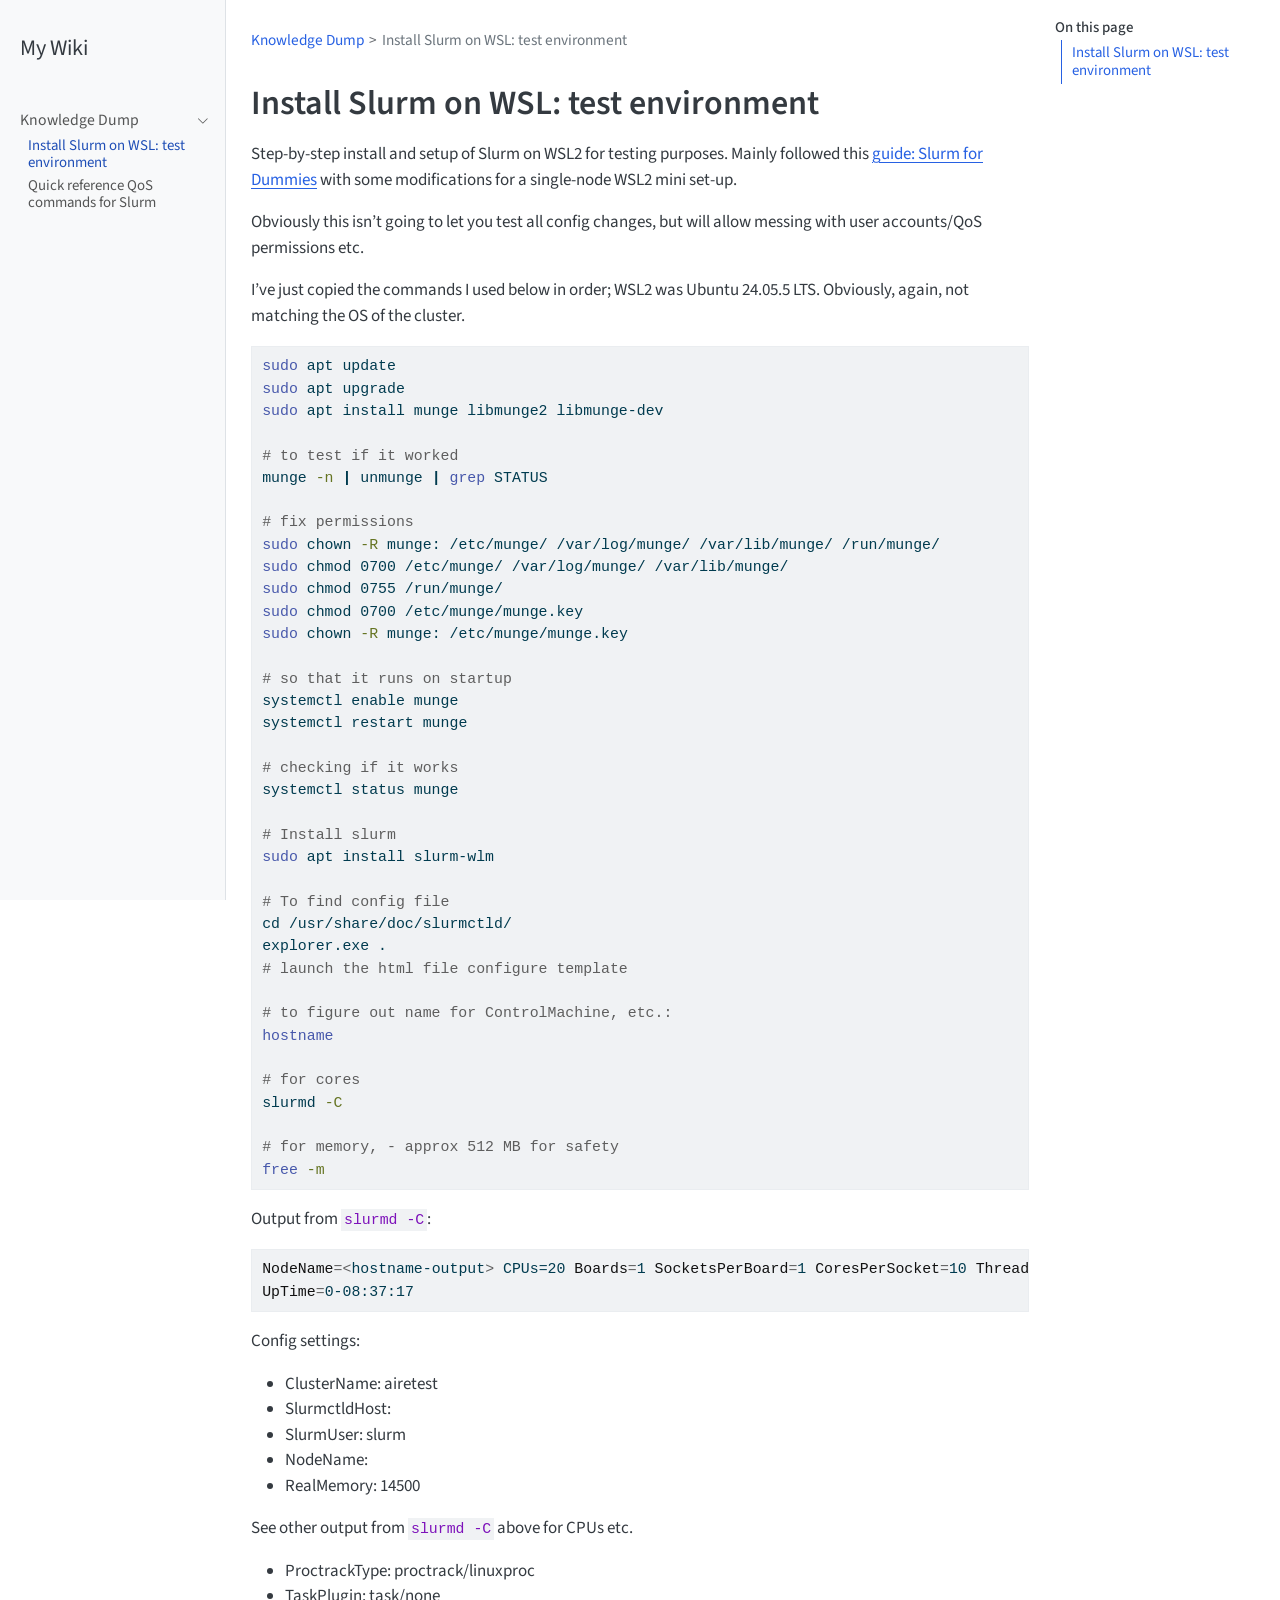
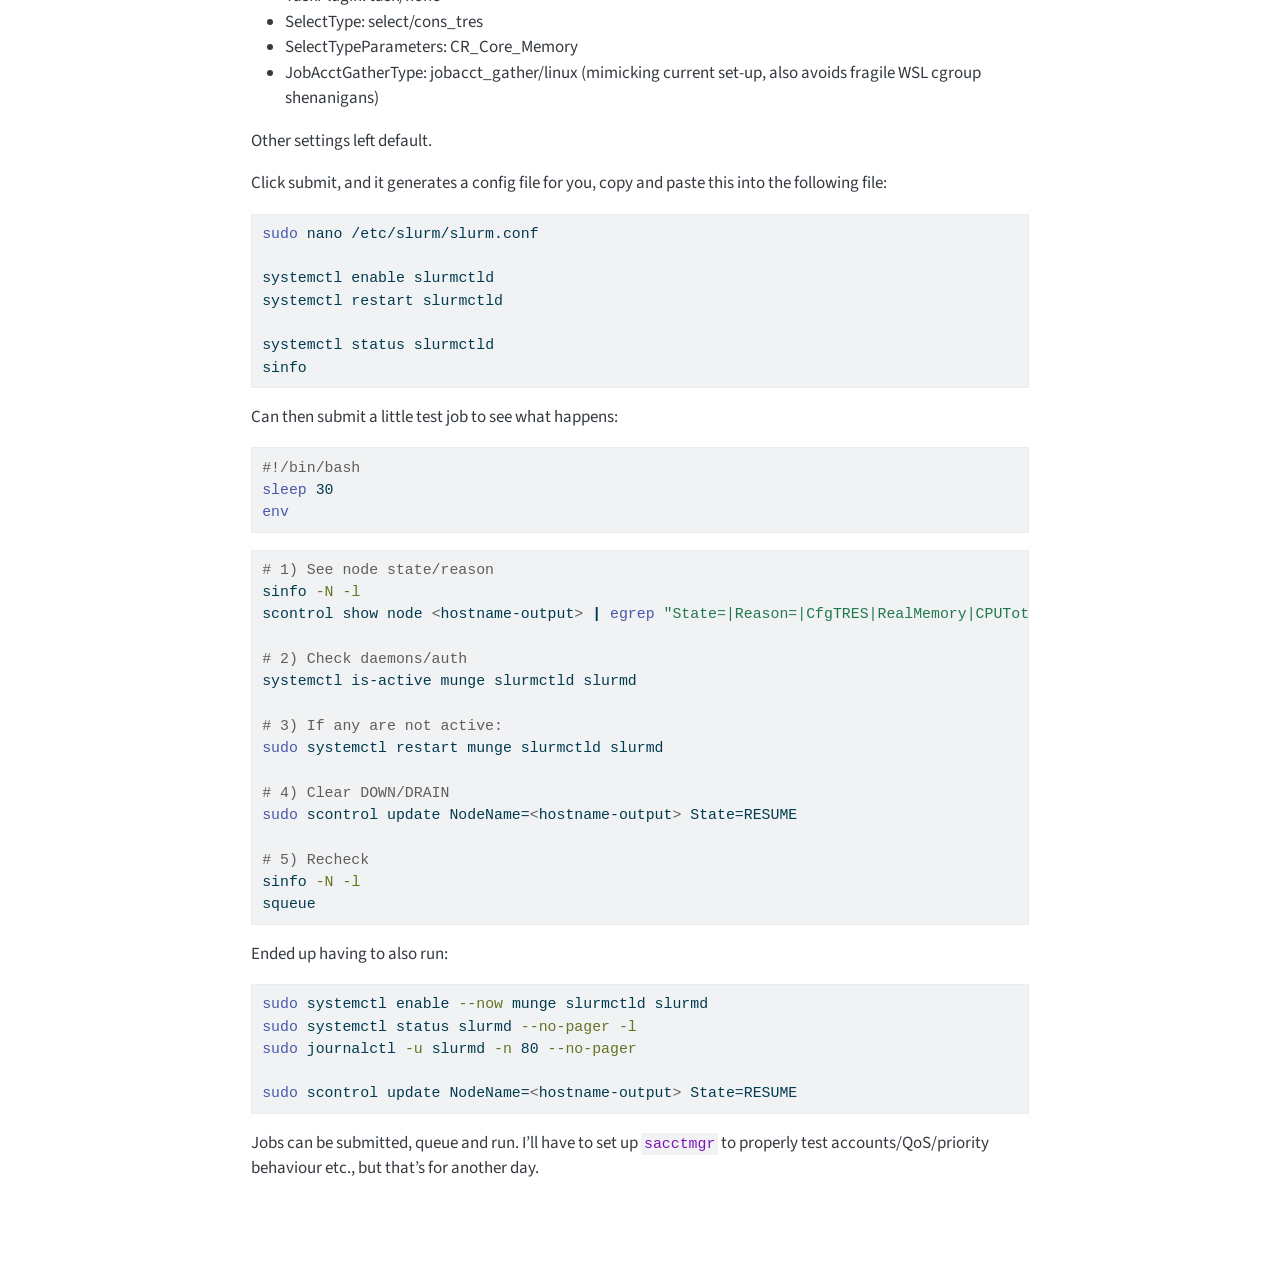
==== commit e4bfe8ec: "Built site for gh-pages" ====
--- a/knowledge-dump/install_slurm.html
+++ b/knowledge-dump/install_slurm.html
@@ -2,7 +2,7 @@
 <html xmlns="http://www.w3.org/1999/xhtml" lang="en" xml:lang="en"><head>
 
 <meta charset="utf-8">
-<meta name="generator" content="quarto-1.6.39">
+<meta name="generator" content="quarto-1.8.27">
 
 <meta name="viewport" content="width=device-width, initial-scale=1.0, user-scalable=yes">
 
@@ -21,8 +21,9 @@
   vertical-align: middle;
 }
 /* CSS for syntax highlighting */
+html { -webkit-text-size-adjust: 100%; }
 pre > code.sourceCode { white-space: pre; position: relative; }
-pre > code.sourceCode > span { line-height: 1.25; }
+pre > code.sourceCode > span { display: inline-block; line-height: 1.25; }
 pre > code.sourceCode > span:empty { height: 1.2em; }
 .sourceCode { overflow: visible; }
 code.sourceCode > span { color: inherit; text-decoration: inherit; }
@@ -33,7 +34,7 @@
 }
 @media print {
 pre > code.sourceCode { white-space: pre-wrap; }
-pre > code.sourceCode > span { display: inline-block; text-indent: -5em; padding-left: 5em; }
+pre > code.sourceCode > span { text-indent: -5em; padding-left: 5em; }
 }
 pre.numberSource code
   { counter-reset: source-line 0; }
@@ -64,15 +65,17 @@
 <script src="../site_libs/quarto-search/fuse.min.js"></script>
 <script src="../site_libs/quarto-search/quarto-search.js"></script>
 <meta name="quarto:offset" content="../">
-<script src="../site_libs/quarto-html/quarto.js"></script>
+<script src="../site_libs/quarto-html/quarto.js" type="module"></script>
+<script src="../site_libs/quarto-html/tabsets/tabsets.js" type="module"></script>
+<script src="../site_libs/quarto-html/axe/axe-check.js" type="module"></script>
 <script src="../site_libs/quarto-html/popper.min.js"></script>
 <script src="../site_libs/quarto-html/tippy.umd.min.js"></script>
 <script src="../site_libs/quarto-html/anchor.min.js"></script>
 <link href="../site_libs/quarto-html/tippy.css" rel="stylesheet">
-<link href="../site_libs/quarto-html/quarto-syntax-highlighting-e26003cea8cd680ca0c55a263523d882.css" rel="stylesheet" id="quarto-text-highlighting-styles">
+<link href="../site_libs/quarto-html/quarto-syntax-highlighting-ed96de9b727972fe78a7b5d16c58bf87.css" rel="stylesheet" id="quarto-text-highlighting-styles">
 <script src="../site_libs/bootstrap/bootstrap.min.js"></script>
 <link href="../site_libs/bootstrap/bootstrap-icons.css" rel="stylesheet">
-<link href="../site_libs/bootstrap/bootstrap-d1b780a5171f128d18a9e56ce209f525.min.css" rel="stylesheet" append-hash="true" id="quarto-bootstrap" data-mode="light">
+<link href="../site_libs/bootstrap/bootstrap-251449ada0ddbdd49c494e2ec9d5d6a9.min.css" rel="stylesheet" append-hash="true" id="quarto-bootstrap" data-mode="light">
 <script id="quarto-search-options" type="application/json">{
   "location": "sidebar",
   "copy-button": false,
@@ -105,7 +108,7 @@
 <link rel="stylesheet" href="../styles.css">
 </head>
 
-<body class="nav-sidebar docked">
+<body class="nav-sidebar docked quarto-light">
 
 <div id="quarto-search-results"></div>
   <header id="quarto-header" class="headroom fixed-top">
@@ -187,7 +190,7 @@
 <p>Step-by-step install and setup of Slurm on WSL2 for testing purposes. Mainly followed this <a href="https://github.com/SergioMEV/slurm-for-dummies">guide: Slurm for Dummies</a> with some modifications for a single-node WSL2 mini set-up.</p>
 <p>Obviously this isn’t going to let you test all config changes, but will allow messing with user accounts/QoS permissions etc.</p>
 <p>I’ve just copied the commands I used below in order; WSL2 was Ubuntu 24.05.5 LTS. Obviously, again, not matching the OS of the cluster.</p>
-<div class="sourceCode" id="cb1"><pre class="sourceCode bash code-with-copy"><code class="sourceCode bash"><span id="cb1-1"><a href="#cb1-1" aria-hidden="true" tabindex="-1"></a><span class="fu">sudo</span> apt update</span>
+<div class="code-copy-outer-scaffold"><div class="sourceCode" id="cb1"><pre class="sourceCode bash code-with-copy"><code class="sourceCode bash"><span id="cb1-1"><a href="#cb1-1" aria-hidden="true" tabindex="-1"></a><span class="fu">sudo</span> apt update</span>
 <span id="cb1-2"><a href="#cb1-2" aria-hidden="true" tabindex="-1"></a><span class="fu">sudo</span> apt upgrade</span>
 <span id="cb1-3"><a href="#cb1-3" aria-hidden="true" tabindex="-1"></a><span class="fu">sudo</span> apt install munge libmunge2 libmunge-dev</span>
 <span id="cb1-4"><a href="#cb1-4" aria-hidden="true" tabindex="-1"></a></span>
@@ -223,10 +226,10 @@
 <span id="cb1-34"><a href="#cb1-34" aria-hidden="true" tabindex="-1"></a><span class="ex">slurmd</span> <span class="at">-C</span></span>
 <span id="cb1-35"><a href="#cb1-35" aria-hidden="true" tabindex="-1"></a></span>
 <span id="cb1-36"><a href="#cb1-36" aria-hidden="true" tabindex="-1"></a><span class="co"># for memory, - approx 512 MB for safety</span></span>
-<span id="cb1-37"><a href="#cb1-37" aria-hidden="true" tabindex="-1"></a><span class="fu">free</span> <span class="at">-m</span></span></code><button title="Copy to Clipboard" class="code-copy-button"><i class="bi"></i></button></pre></div>
+<span id="cb1-37"><a href="#cb1-37" aria-hidden="true" tabindex="-1"></a><span class="fu">free</span> <span class="at">-m</span></span></code></pre></div><button title="Copy to Clipboard" class="code-copy-button"><i class="bi"></i></button></div>
 <p>Output from <code>slurmd -C</code>:</p>
-<div class="sourceCode" id="cb2"><pre class="sourceCode bash code-with-copy"><code class="sourceCode bash"><span id="cb2-1"><a href="#cb2-1" aria-hidden="true" tabindex="-1"></a><span class="va">NodeName</span><span class="op">=&lt;</span>hostname-output<span class="op">&gt;</span> CPUs=20 <span class="va">Boards</span><span class="op">=</span>1 <span class="va">SocketsPerBoard</span><span class="op">=</span>1 <span class="va">CoresPerSocket</span><span class="op">=</span>10 <span class="va">ThreadsPerCore</span><span class="op">=</span>2 <span class="va">RealMemory</span><span class="op">=</span>15707</span>
-<span id="cb2-2"><a href="#cb2-2" aria-hidden="true" tabindex="-1"></a><span class="va">UpTime</span><span class="op">=</span>0-08:37:17</span></code><button title="Copy to Clipboard" class="code-copy-button"><i class="bi"></i></button></pre></div>
+<div class="code-copy-outer-scaffold"><div class="sourceCode" id="cb2"><pre class="sourceCode bash code-with-copy"><code class="sourceCode bash"><span id="cb2-1"><a href="#cb2-1" aria-hidden="true" tabindex="-1"></a><span class="va">NodeName</span><span class="op">=&lt;</span>hostname-output<span class="op">&gt;</span> CPUs=20 <span class="va">Boards</span><span class="op">=</span>1 <span class="va">SocketsPerBoard</span><span class="op">=</span>1 <span class="va">CoresPerSocket</span><span class="op">=</span>10 <span class="va">ThreadsPerCore</span><span class="op">=</span>2 <span class="va">RealMemory</span><span class="op">=</span>15707</span>
+<span id="cb2-2"><a href="#cb2-2" aria-hidden="true" tabindex="-1"></a><span class="va">UpTime</span><span class="op">=</span>0-08:37:17</span></code></pre></div><button title="Copy to Clipboard" class="code-copy-button"><i class="bi"></i></button></div>
 <p>Config settings:</p>
 <ul>
 <li>ClusterName: airetest</li>
@@ -245,18 +248,18 @@
 </ul>
 <p>Other settings left default.</p>
 <p>Click submit, and it generates a config file for you, copy and paste this into the following file:</p>
-<div class="sourceCode" id="cb3"><pre class="sourceCode bash code-with-copy"><code class="sourceCode bash"><span id="cb3-1"><a href="#cb3-1" aria-hidden="true" tabindex="-1"></a><span class="fu">sudo</span> nano /etc/slurm/slurm.conf</span>
+<div class="code-copy-outer-scaffold"><div class="sourceCode" id="cb3"><pre class="sourceCode bash code-with-copy"><code class="sourceCode bash"><span id="cb3-1"><a href="#cb3-1" aria-hidden="true" tabindex="-1"></a><span class="fu">sudo</span> nano /etc/slurm/slurm.conf</span>
 <span id="cb3-2"><a href="#cb3-2" aria-hidden="true" tabindex="-1"></a></span>
 <span id="cb3-3"><a href="#cb3-3" aria-hidden="true" tabindex="-1"></a><span class="ex">systemctl</span> enable slurmctld</span>
 <span id="cb3-4"><a href="#cb3-4" aria-hidden="true" tabindex="-1"></a><span class="ex">systemctl</span> restart slurmctld</span>
 <span id="cb3-5"><a href="#cb3-5" aria-hidden="true" tabindex="-1"></a></span>
 <span id="cb3-6"><a href="#cb3-6" aria-hidden="true" tabindex="-1"></a><span class="ex">systemctl</span> status slurmctld</span>
-<span id="cb3-7"><a href="#cb3-7" aria-hidden="true" tabindex="-1"></a><span class="ex">sinfo</span></span></code><button title="Copy to Clipboard" class="code-copy-button"><i class="bi"></i></button></pre></div>
+<span id="cb3-7"><a href="#cb3-7" aria-hidden="true" tabindex="-1"></a><span class="ex">sinfo</span></span></code></pre></div><button title="Copy to Clipboard" class="code-copy-button"><i class="bi"></i></button></div>
 <p>Can then submit a little test job to see what happens:</p>
-<div class="sourceCode" id="cb4"><pre class="sourceCode bash code-with-copy"><code class="sourceCode bash"><span id="cb4-1"><a href="#cb4-1" aria-hidden="true" tabindex="-1"></a><span class="co">#!/bin/bash</span></span>
+<div class="code-copy-outer-scaffold"><div class="sourceCode" id="cb4"><pre class="sourceCode bash code-with-copy"><code class="sourceCode bash"><span id="cb4-1"><a href="#cb4-1" aria-hidden="true" tabindex="-1"></a><span class="co">#!/bin/bash</span></span>
 <span id="cb4-2"><a href="#cb4-2" aria-hidden="true" tabindex="-1"></a><span class="fu">sleep</span> 30</span>
-<span id="cb4-3"><a href="#cb4-3" aria-hidden="true" tabindex="-1"></a><span class="fu">env</span></span></code><button title="Copy to Clipboard" class="code-copy-button"><i class="bi"></i></button></pre></div>
-<div class="sourceCode" id="cb5"><pre class="sourceCode bash code-with-copy"><code class="sourceCode bash"><span id="cb5-1"><a href="#cb5-1" aria-hidden="true" tabindex="-1"></a><span class="co"># 1) See node state/reason</span></span>
+<span id="cb4-3"><a href="#cb4-3" aria-hidden="true" tabindex="-1"></a><span class="fu">env</span></span></code></pre></div><button title="Copy to Clipboard" class="code-copy-button"><i class="bi"></i></button></div>
+<div class="code-copy-outer-scaffold"><div class="sourceCode" id="cb5"><pre class="sourceCode bash code-with-copy"><code class="sourceCode bash"><span id="cb5-1"><a href="#cb5-1" aria-hidden="true" tabindex="-1"></a><span class="co"># 1) See node state/reason</span></span>
 <span id="cb5-2"><a href="#cb5-2" aria-hidden="true" tabindex="-1"></a><span class="ex">sinfo</span> <span class="at">-N</span> <span class="at">-l</span></span>
 <span id="cb5-3"><a href="#cb5-3" aria-hidden="true" tabindex="-1"></a><span class="ex">scontrol</span> show node <span class="op">&lt;</span>hostname-output<span class="op">&gt;</span> <span class="kw">|</span> <span class="fu">egrep</span> <span class="st">"State=|Reason=|CfgTRES|RealMemory|CPUTot"</span></span>
 <span id="cb5-4"><a href="#cb5-4" aria-hidden="true" tabindex="-1"></a></span>
@@ -271,13 +274,13 @@
 <span id="cb5-13"><a href="#cb5-13" aria-hidden="true" tabindex="-1"></a></span>
 <span id="cb5-14"><a href="#cb5-14" aria-hidden="true" tabindex="-1"></a><span class="co"># 5) Recheck</span></span>
 <span id="cb5-15"><a href="#cb5-15" aria-hidden="true" tabindex="-1"></a><span class="ex">sinfo</span> <span class="at">-N</span> <span class="at">-l</span></span>
-<span id="cb5-16"><a href="#cb5-16" aria-hidden="true" tabindex="-1"></a><span class="ex">squeue</span></span></code><button title="Copy to Clipboard" class="code-copy-button"><i class="bi"></i></button></pre></div>
+<span id="cb5-16"><a href="#cb5-16" aria-hidden="true" tabindex="-1"></a><span class="ex">squeue</span></span></code></pre></div><button title="Copy to Clipboard" class="code-copy-button"><i class="bi"></i></button></div>
 <p>Ended up having to also run:</p>
-<div class="sourceCode" id="cb6"><pre class="sourceCode bash code-with-copy"><code class="sourceCode bash"><span id="cb6-1"><a href="#cb6-1" aria-hidden="true" tabindex="-1"></a><span class="fu">sudo</span> systemctl enable <span class="at">--now</span> munge slurmctld slurmd</span>
+<div class="code-copy-outer-scaffold"><div class="sourceCode" id="cb6"><pre class="sourceCode bash code-with-copy"><code class="sourceCode bash"><span id="cb6-1"><a href="#cb6-1" aria-hidden="true" tabindex="-1"></a><span class="fu">sudo</span> systemctl enable <span class="at">--now</span> munge slurmctld slurmd</span>
 <span id="cb6-2"><a href="#cb6-2" aria-hidden="true" tabindex="-1"></a><span class="fu">sudo</span> systemctl status slurmd <span class="at">--no-pager</span> <span class="at">-l</span></span>
 <span id="cb6-3"><a href="#cb6-3" aria-hidden="true" tabindex="-1"></a><span class="fu">sudo</span> journalctl <span class="at">-u</span> slurmd <span class="at">-n</span> 80 <span class="at">--no-pager</span></span>
 <span id="cb6-4"><a href="#cb6-4" aria-hidden="true" tabindex="-1"></a></span>
-<span id="cb6-5"><a href="#cb6-5" aria-hidden="true" tabindex="-1"></a><span class="fu">sudo</span> scontrol update NodeName=<span class="op">&lt;</span>hostname-output<span class="op">&gt;</span> State=RESUME</span></code><button title="Copy to Clipboard" class="code-copy-button"><i class="bi"></i></button></pre></div>
+<span id="cb6-5"><a href="#cb6-5" aria-hidden="true" tabindex="-1"></a><span class="fu">sudo</span> scontrol update NodeName=<span class="op">&lt;</span>hostname-output<span class="op">&gt;</span> State=RESUME</span></code></pre></div><button title="Copy to Clipboard" class="code-copy-button"><i class="bi"></i></button></div>
 <p>Jobs can be submitted, queue and run. I’ll have to set up <code>sacctmgr</code> to properly test accounts/QoS/priority behaviour etc., but that’s for another day.</p>
 
 
@@ -285,236 +288,243 @@
 
 </main> <!-- /main -->
 <script id="quarto-html-after-body" type="application/javascript">
-window.document.addEventListener("DOMContentLoaded", function (event) {
-  const toggleBodyColorMode = (bsSheetEl) => {
-    const mode = bsSheetEl.getAttribute("data-mode");
-    const bodyEl = window.document.querySelector("body");
-    if (mode === "dark") {
-      bodyEl.classList.add("quarto-dark");
-      bodyEl.classList.remove("quarto-light");
-    } else {
-      bodyEl.classList.add("quarto-light");
-      bodyEl.classList.remove("quarto-dark");
-    }
-  }
-  const toggleBodyColorPrimary = () => {
-    const bsSheetEl = window.document.querySelector("link#quarto-bootstrap");
-    if (bsSheetEl) {
-      toggleBodyColorMode(bsSheetEl);
-    }
-  }
-  toggleBodyColorPrimary();  
-  const icon = "";
-  const anchorJS = new window.AnchorJS();
-  anchorJS.options = {
-    placement: 'right',
-    icon: icon
-  };
-  anchorJS.add('.anchored');
-  const isCodeAnnotation = (el) => {
-    for (const clz of el.classList) {
-      if (clz.startsWith('code-annotation-')) {                     
-        return true;
-      }
-    }
-    return false;
-  }
-  const onCopySuccess = function(e) {
-    // button target
-    const button = e.trigger;
-    // don't keep focus
-    button.blur();
-    // flash "checked"
-    button.classList.add('code-copy-button-checked');
-    var currentTitle = button.getAttribute("title");
-    button.setAttribute("title", "Copied!");
-    let tooltip;
-    if (window.bootstrap) {
-      button.setAttribute("data-bs-toggle", "tooltip");
-      button.setAttribute("data-bs-placement", "left");
-      button.setAttribute("data-bs-title", "Copied!");
-      tooltip = new bootstrap.Tooltip(button, 
-        { trigger: "manual", 
-          customClass: "code-copy-button-tooltip",
-          offset: [0, -8]});
-      tooltip.show();    
-    }
-    setTimeout(function() {
-      if (tooltip) {
-        tooltip.hide();
-        button.removeAttribute("data-bs-title");
-        button.removeAttribute("data-bs-toggle");
-        button.removeAttribute("data-bs-placement");
-      }
-      button.setAttribute("title", currentTitle);
-      button.classList.remove('code-copy-button-checked');
-    }, 1000);
-    // clear code selection
-    e.clearSelection();
-  }
-  const getTextToCopy = function(trigger) {
-      const codeEl = trigger.previousElementSibling.cloneNode(true);
+  window.document.addEventListener("DOMContentLoaded", function (event) {
+    const icon = "";
+    const anchorJS = new window.AnchorJS();
+    anchorJS.options = {
+      placement: 'right',
+      icon: icon
+    };
+    anchorJS.add('.anchored');
+    const isCodeAnnotation = (el) => {
+      for (const clz of el.classList) {
+        if (clz.startsWith('code-annotation-')) {                     
+          return true;
+        }
+      }
+      return false;
+    }
+    const onCopySuccess = function(e) {
+      // button target
+      const button = e.trigger;
+      // don't keep focus
+      button.blur();
+      // flash "checked"
+      button.classList.add('code-copy-button-checked');
+      var currentTitle = button.getAttribute("title");
+      button.setAttribute("title", "Copied!");
+      let tooltip;
+      if (window.bootstrap) {
+        button.setAttribute("data-bs-toggle", "tooltip");
+        button.setAttribute("data-bs-placement", "left");
+        button.setAttribute("data-bs-title", "Copied!");
+        tooltip = new bootstrap.Tooltip(button, 
+          { trigger: "manual", 
+            customClass: "code-copy-button-tooltip",
+            offset: [0, -8]});
+        tooltip.show();    
+      }
+      setTimeout(function() {
+        if (tooltip) {
+          tooltip.hide();
+          button.removeAttribute("data-bs-title");
+          button.removeAttribute("data-bs-toggle");
+          button.removeAttribute("data-bs-placement");
+        }
+        button.setAttribute("title", currentTitle);
+        button.classList.remove('code-copy-button-checked');
+      }, 1000);
+      // clear code selection
+      e.clearSelection();
+    }
+    const getTextToCopy = function(trigger) {
+      const outerScaffold = trigger.parentElement.cloneNode(true);
+      const codeEl = outerScaffold.querySelector('code');
       for (const childEl of codeEl.children) {
         if (isCodeAnnotation(childEl)) {
           childEl.remove();
         }
       }
       return codeEl.innerText;
-  }
-  const clipboard = new window.ClipboardJS('.code-copy-button:not([data-in-quarto-modal])', {
-    text: getTextToCopy
-  });
-  clipboard.on('success', onCopySuccess);
-  if (window.document.getElementById('quarto-embedded-source-code-modal')) {
-    const clipboardModal = new window.ClipboardJS('.code-copy-button[data-in-quarto-modal]', {
-      text: getTextToCopy,
-      container: window.document.getElementById('quarto-embedded-source-code-modal')
+    }
+    const clipboard = new window.ClipboardJS('.code-copy-button:not([data-in-quarto-modal])', {
+      text: getTextToCopy
     });
-    clipboardModal.on('success', onCopySuccess);
-  }
-    var localhostRegex = new RegExp(/^(?:http|https):\/\/localhost\:?[0-9]*\//);
-    var mailtoRegex = new RegExp(/^mailto:/);
-      var filterRegex = new RegExp('/' + window.location.host + '/');
-    var isInternal = (href) => {
-        return filterRegex.test(href) || localhostRegex.test(href) || mailtoRegex.test(href);
-    }
-    // Inspect non-navigation links and adorn them if external
- 	var links = window.document.querySelectorAll('a[href]:not(.nav-link):not(.navbar-brand):not(.toc-action):not(.sidebar-link):not(.sidebar-item-toggle):not(.pagination-link):not(.no-external):not([aria-hidden]):not(.dropdown-item):not(.quarto-navigation-tool):not(.about-link)');
-    for (var i=0; i<links.length; i++) {
-      const link = links[i];
-      if (!isInternal(link.href)) {
-        // undo the damage that might have been done by quarto-nav.js in the case of
-        // links that we want to consider external
-        if (link.dataset.originalHref !== undefined) {
-          link.href = link.dataset.originalHref;
-        }
-      }
-    }
-  function tippyHover(el, contentFn, onTriggerFn, onUntriggerFn) {
-    const config = {
-      allowHTML: true,
-      maxWidth: 500,
-      delay: 100,
-      arrow: false,
-      appendTo: function(el) {
-          return el.parentElement;
-      },
-      interactive: true,
-      interactiveBorder: 10,
-      theme: 'quarto',
-      placement: 'bottom-start',
-    };
-    if (contentFn) {
-      config.content = contentFn;
-    }
-    if (onTriggerFn) {
-      config.onTrigger = onTriggerFn;
-    }
-    if (onUntriggerFn) {
-      config.onUntrigger = onUntriggerFn;
-    }
-    window.tippy(el, config); 
-  }
-  const noterefs = window.document.querySelectorAll('a[role="doc-noteref"]');
-  for (var i=0; i<noterefs.length; i++) {
-    const ref = noterefs[i];
-    tippyHover(ref, function() {
-      // use id or data attribute instead here
-      let href = ref.getAttribute('data-footnote-href') || ref.getAttribute('href');
-      try { href = new URL(href).hash; } catch {}
-      const id = href.replace(/^#\/?/, "");
-      const note = window.document.getElementById(id);
-      if (note) {
-        return note.innerHTML;
+    clipboard.on('success', onCopySuccess);
+    if (window.document.getElementById('quarto-embedded-source-code-modal')) {
+      const clipboardModal = new window.ClipboardJS('.code-copy-button[data-in-quarto-modal]', {
+        text: getTextToCopy,
+        container: window.document.getElementById('quarto-embedded-source-code-modal')
+      });
+      clipboardModal.on('success', onCopySuccess);
+    }
+      var localhostRegex = new RegExp(/^(?:http|https):\/\/localhost\:?[0-9]*\//);
+      var mailtoRegex = new RegExp(/^mailto:/);
+        var filterRegex = new RegExp("https:\/\/murphyqm\.github\.io\/wiki\/");
+      var isInternal = (href) => {
+          return filterRegex.test(href) || localhostRegex.test(href) || mailtoRegex.test(href);
+      }
+      // Inspect non-navigation links and adorn them if external
+     var links = window.document.querySelectorAll('a[href]:not(.nav-link):not(.navbar-brand):not(.toc-action):not(.sidebar-link):not(.sidebar-item-toggle):not(.pagination-link):not(.no-external):not([aria-hidden]):not(.dropdown-item):not(.quarto-navigation-tool):not(.about-link)');
+      for (var i=0; i<links.length; i++) {
+        const link = links[i];
+        if (!isInternal(link.href)) {
+          // undo the damage that might have been done by quarto-nav.js in the case of
+          // links that we want to consider external
+          if (link.dataset.originalHref !== undefined) {
+            link.href = link.dataset.originalHref;
+          }
+        }
+      }
+    function tippyHover(el, contentFn, onTriggerFn, onUntriggerFn) {
+      const config = {
+        allowHTML: true,
+        maxWidth: 500,
+        delay: 100,
+        arrow: false,
+        appendTo: function(el) {
+            return el.parentElement;
+        },
+        interactive: true,
+        interactiveBorder: 10,
+        theme: 'quarto',
+        placement: 'bottom-start',
+      };
+      if (contentFn) {
+        config.content = contentFn;
+      }
+      if (onTriggerFn) {
+        config.onTrigger = onTriggerFn;
+      }
+      if (onUntriggerFn) {
+        config.onUntrigger = onUntriggerFn;
+      }
+      window.tippy(el, config); 
+    }
+    const noterefs = window.document.querySelectorAll('a[role="doc-noteref"]');
+    for (var i=0; i<noterefs.length; i++) {
+      const ref = noterefs[i];
+      tippyHover(ref, function() {
+        // use id or data attribute instead here
+        let href = ref.getAttribute('data-footnote-href') || ref.getAttribute('href');
+        try { href = new URL(href).hash; } catch {}
+        const id = href.replace(/^#\/?/, "");
+        const note = window.document.getElementById(id);
+        if (note) {
+          return note.innerHTML;
+        } else {
+          return "";
+        }
+      });
+    }
+    const xrefs = window.document.querySelectorAll('a.quarto-xref');
+    const processXRef = (id, note) => {
+      // Strip column container classes
+      const stripColumnClz = (el) => {
+        el.classList.remove("page-full", "page-columns");
+        if (el.children) {
+          for (const child of el.children) {
+            stripColumnClz(child);
+          }
+        }
+      }
+      stripColumnClz(note)
+      if (id === null || id.startsWith('sec-')) {
+        // Special case sections, only their first couple elements
+        const container = document.createElement("div");
+        if (note.children && note.children.length > 2) {
+          container.appendChild(note.children[0].cloneNode(true));
+          for (let i = 1; i < note.children.length; i++) {
+            const child = note.children[i];
+            if (child.tagName === "P" && child.innerText === "") {
+              continue;
+            } else {
+              container.appendChild(child.cloneNode(true));
+              break;
+            }
+          }
+          if (window.Quarto?.typesetMath) {
+            window.Quarto.typesetMath(container);
+          }
+          return container.innerHTML
+        } else {
+          if (window.Quarto?.typesetMath) {
+            window.Quarto.typesetMath(note);
+          }
+          return note.innerHTML;
+        }
       } else {
-        return "";
-      }
-    });
-  }
-  const xrefs = window.document.querySelectorAll('a.quarto-xref');
-  const processXRef = (id, note) => {
-    // Strip column container classes
-    const stripColumnClz = (el) => {
-      el.classList.remove("page-full", "page-columns");
-      if (el.children) {
-        for (const child of el.children) {
-          stripColumnClz(child);
-        }
-      }
-    }
-    stripColumnClz(note)
-    if (id === null || id.startsWith('sec-')) {
-      // Special case sections, only their first couple elements
-      const container = document.createElement("div");
-      if (note.children && note.children.length > 2) {
-        container.appendChild(note.children[0].cloneNode(true));
-        for (let i = 1; i < note.children.length; i++) {
-          const child = note.children[i];
-          if (child.tagName === "P" && child.innerText === "") {
-            continue;
-          } else {
-            container.appendChild(child.cloneNode(true));
-            break;
-          }
-        }
-        if (window.Quarto?.typesetMath) {
-          window.Quarto.typesetMath(container);
-        }
-        return container.innerHTML
-      } else {
+        // Remove any anchor links if they are present
+        const anchorLink = note.querySelector('a.anchorjs-link');
+        if (anchorLink) {
+          anchorLink.remove();
+        }
         if (window.Quarto?.typesetMath) {
           window.Quarto.typesetMath(note);
         }
-        return note.innerHTML;
-      }
-    } else {
-      // Remove any anchor links if they are present
-      const anchorLink = note.querySelector('a.anchorjs-link');
-      if (anchorLink) {
-        anchorLink.remove();
-      }
-      if (window.Quarto?.typesetMath) {
-        window.Quarto.typesetMath(note);
-      }
-      if (note.classList.contains("callout")) {
-        return note.outerHTML;
-      } else {
-        return note.innerHTML;
-      }
-    }
-  }
-  for (var i=0; i<xrefs.length; i++) {
-    const xref = xrefs[i];
-    tippyHover(xref, undefined, function(instance) {
-      instance.disable();
-      let url = xref.getAttribute('href');
-      let hash = undefined; 
-      if (url.startsWith('#')) {
-        hash = url;
-      } else {
-        try { hash = new URL(url).hash; } catch {}
-      }
-      if (hash) {
-        const id = hash.replace(/^#\/?/, "");
-        const note = window.document.getElementById(id);
-        if (note !== null) {
-          try {
-            const html = processXRef(id, note.cloneNode(true));
-            instance.setContent(html);
-          } finally {
-            instance.enable();
-            instance.show();
-          }
+        if (note.classList.contains("callout")) {
+          return note.outerHTML;
         } else {
-          // See if we can fetch this
-          fetch(url.split('#')[0])
+          return note.innerHTML;
+        }
+      }
+    }
+    for (var i=0; i<xrefs.length; i++) {
+      const xref = xrefs[i];
+      tippyHover(xref, undefined, function(instance) {
+        instance.disable();
+        let url = xref.getAttribute('href');
+        let hash = undefined; 
+        if (url.startsWith('#')) {
+          hash = url;
+        } else {
+          try { hash = new URL(url).hash; } catch {}
+        }
+        if (hash) {
+          const id = hash.replace(/^#\/?/, "");
+          const note = window.document.getElementById(id);
+          if (note !== null) {
+            try {
+              const html = processXRef(id, note.cloneNode(true));
+              instance.setContent(html);
+            } finally {
+              instance.enable();
+              instance.show();
+            }
+          } else {
+            // See if we can fetch this
+            fetch(url.split('#')[0])
+            .then(res => res.text())
+            .then(html => {
+              const parser = new DOMParser();
+              const htmlDoc = parser.parseFromString(html, "text/html");
+              const note = htmlDoc.getElementById(id);
+              if (note !== null) {
+                const html = processXRef(id, note);
+                instance.setContent(html);
+              } 
+            }).finally(() => {
+              instance.enable();
+              instance.show();
+            });
+          }
+        } else {
+          // See if we can fetch a full url (with no hash to target)
+          // This is a special case and we should probably do some content thinning / targeting
+          fetch(url)
           .then(res => res.text())
           .then(html => {
             const parser = new DOMParser();
             const htmlDoc = parser.parseFromString(html, "text/html");
-            const note = htmlDoc.getElementById(id);
+            const note = htmlDoc.querySelector('main.content');
             if (note !== null) {
-              const html = processXRef(id, note);
+              // This should only happen for chapter cross references
+              // (since there is no id in the URL)
+              // remove the first header
+              if (note.children.length > 0 && note.children[0].tagName === "HEADER") {
+                note.children[0].remove();
+              }
+              const html = processXRef(null, note);
               instance.setContent(html);
             } 
           }).finally(() => {
@@ -522,185 +532,161 @@
             instance.show();
           });
         }
+      }, function(instance) {
+      });
+    }
+        let selectedAnnoteEl;
+        const selectorForAnnotation = ( cell, annotation) => {
+          let cellAttr = 'data-code-cell="' + cell + '"';
+          let lineAttr = 'data-code-annotation="' +  annotation + '"';
+          const selector = 'span[' + cellAttr + '][' + lineAttr + ']';
+          return selector;
+        }
+        const selectCodeLines = (annoteEl) => {
+          const doc = window.document;
+          const targetCell = annoteEl.getAttribute("data-target-cell");
+          const targetAnnotation = annoteEl.getAttribute("data-target-annotation");
+          const annoteSpan = window.document.querySelector(selectorForAnnotation(targetCell, targetAnnotation));
+          const lines = annoteSpan.getAttribute("data-code-lines").split(",");
+          const lineIds = lines.map((line) => {
+            return targetCell + "-" + line;
+          })
+          let top = null;
+          let height = null;
+          let parent = null;
+          if (lineIds.length > 0) {
+              //compute the position of the single el (top and bottom and make a div)
+              const el = window.document.getElementById(lineIds[0]);
+              top = el.offsetTop;
+              height = el.offsetHeight;
+              parent = el.parentElement.parentElement;
+            if (lineIds.length > 1) {
+              const lastEl = window.document.getElementById(lineIds[lineIds.length - 1]);
+              const bottom = lastEl.offsetTop + lastEl.offsetHeight;
+              height = bottom - top;
+            }
+            if (top !== null && height !== null && parent !== null) {
+              // cook up a div (if necessary) and position it 
+              let div = window.document.getElementById("code-annotation-line-highlight");
+              if (div === null) {
+                div = window.document.createElement("div");
+                div.setAttribute("id", "code-annotation-line-highlight");
+                div.style.position = 'absolute';
+                parent.appendChild(div);
+              }
+              div.style.top = top - 2 + "px";
+              div.style.height = height + 4 + "px";
+              div.style.left = 0;
+              let gutterDiv = window.document.getElementById("code-annotation-line-highlight-gutter");
+              if (gutterDiv === null) {
+                gutterDiv = window.document.createElement("div");
+                gutterDiv.setAttribute("id", "code-annotation-line-highlight-gutter");
+                gutterDiv.style.position = 'absolute';
+                const codeCell = window.document.getElementById(targetCell);
+                const gutter = codeCell.querySelector('.code-annotation-gutter');
+                gutter.appendChild(gutterDiv);
+              }
+              gutterDiv.style.top = top - 2 + "px";
+              gutterDiv.style.height = height + 4 + "px";
+            }
+            selectedAnnoteEl = annoteEl;
+          }
+        };
+        const unselectCodeLines = () => {
+          const elementsIds = ["code-annotation-line-highlight", "code-annotation-line-highlight-gutter"];
+          elementsIds.forEach((elId) => {
+            const div = window.document.getElementById(elId);
+            if (div) {
+              div.remove();
+            }
+          });
+          selectedAnnoteEl = undefined;
+        };
+          // Handle positioning of the toggle
+      window.addEventListener(
+        "resize",
+        throttle(() => {
+          elRect = undefined;
+          if (selectedAnnoteEl) {
+            selectCodeLines(selectedAnnoteEl);
+          }
+        }, 10)
+      );
+      function throttle(fn, ms) {
+      let throttle = false;
+      let timer;
+        return (...args) => {
+          if(!throttle) { // first call gets through
+              fn.apply(this, args);
+              throttle = true;
+          } else { // all the others get throttled
+              if(timer) clearTimeout(timer); // cancel #2
+              timer = setTimeout(() => {
+                fn.apply(this, args);
+                timer = throttle = false;
+              }, ms);
+          }
+        };
+      }
+        // Attach click handler to the DT
+        const annoteDls = window.document.querySelectorAll('dt[data-target-cell]');
+        for (const annoteDlNode of annoteDls) {
+          annoteDlNode.addEventListener('click', (event) => {
+            const clickedEl = event.target;
+            if (clickedEl !== selectedAnnoteEl) {
+              unselectCodeLines();
+              const activeEl = window.document.querySelector('dt[data-target-cell].code-annotation-active');
+              if (activeEl) {
+                activeEl.classList.remove('code-annotation-active');
+              }
+              selectCodeLines(clickedEl);
+              clickedEl.classList.add('code-annotation-active');
+            } else {
+              // Unselect the line
+              unselectCodeLines();
+              clickedEl.classList.remove('code-annotation-active');
+            }
+          });
+        }
+    const findCites = (el) => {
+      const parentEl = el.parentElement;
+      if (parentEl) {
+        const cites = parentEl.dataset.cites;
+        if (cites) {
+          return {
+            el,
+            cites: cites.split(' ')
+          };
+        } else {
+          return findCites(el.parentElement)
+        }
       } else {
-        // See if we can fetch a full url (with no hash to target)
-        // This is a special case and we should probably do some content thinning / targeting
-        fetch(url)
-        .then(res => res.text())
-        .then(html => {
-          const parser = new DOMParser();
-          const htmlDoc = parser.parseFromString(html, "text/html");
-          const note = htmlDoc.querySelector('main.content');
-          if (note !== null) {
-            // This should only happen for chapter cross references
-            // (since there is no id in the URL)
-            // remove the first header
-            if (note.children.length > 0 && note.children[0].tagName === "HEADER") {
-              note.children[0].remove();
+        return undefined;
+      }
+    };
+    var bibliorefs = window.document.querySelectorAll('a[role="doc-biblioref"]');
+    for (var i=0; i<bibliorefs.length; i++) {
+      const ref = bibliorefs[i];
+      const citeInfo = findCites(ref);
+      if (citeInfo) {
+        tippyHover(citeInfo.el, function() {
+          var popup = window.document.createElement('div');
+          citeInfo.cites.forEach(function(cite) {
+            var citeDiv = window.document.createElement('div');
+            citeDiv.classList.add('hanging-indent');
+            citeDiv.classList.add('csl-entry');
+            var biblioDiv = window.document.getElementById('ref-' + cite);
+            if (biblioDiv) {
+              citeDiv.innerHTML = biblioDiv.innerHTML;
             }
-            const html = processXRef(null, note);
-            instance.setContent(html);
-          } 
-        }).finally(() => {
-          instance.enable();
-          instance.show();
+            popup.appendChild(citeDiv);
+          });
+          return popup.innerHTML;
         });
       }
-    }, function(instance) {
-    });
-  }
-      let selectedAnnoteEl;
-      const selectorForAnnotation = ( cell, annotation) => {
-        let cellAttr = 'data-code-cell="' + cell + '"';
-        let lineAttr = 'data-code-annotation="' +  annotation + '"';
-        const selector = 'span[' + cellAttr + '][' + lineAttr + ']';
-        return selector;
-      }
-      const selectCodeLines = (annoteEl) => {
-        const doc = window.document;
-        const targetCell = annoteEl.getAttribute("data-target-cell");
-        const targetAnnotation = annoteEl.getAttribute("data-target-annotation");
-        const annoteSpan = window.document.querySelector(selectorForAnnotation(targetCell, targetAnnotation));
-        const lines = annoteSpan.getAttribute("data-code-lines").split(",");
-        const lineIds = lines.map((line) => {
-          return targetCell + "-" + line;
-        })
-        let top = null;
-        let height = null;
-        let parent = null;
-        if (lineIds.length > 0) {
-            //compute the position of the single el (top and bottom and make a div)
-            const el = window.document.getElementById(lineIds[0]);
-            top = el.offsetTop;
-            height = el.offsetHeight;
-            parent = el.parentElement.parentElement;
-          if (lineIds.length > 1) {
-            const lastEl = window.document.getElementById(lineIds[lineIds.length - 1]);
-            const bottom = lastEl.offsetTop + lastEl.offsetHeight;
-            height = bottom - top;
-          }
-          if (top !== null && height !== null && parent !== null) {
-            // cook up a div (if necessary) and position it 
-            let div = window.document.getElementById("code-annotation-line-highlight");
-            if (div === null) {
-              div = window.document.createElement("div");
-              div.setAttribute("id", "code-annotation-line-highlight");
-              div.style.position = 'absolute';
-              parent.appendChild(div);
-            }
-            div.style.top = top - 2 + "px";
-            div.style.height = height + 4 + "px";
-            div.style.left = 0;
-            let gutterDiv = window.document.getElementById("code-annotation-line-highlight-gutter");
-            if (gutterDiv === null) {
-              gutterDiv = window.document.createElement("div");
-              gutterDiv.setAttribute("id", "code-annotation-line-highlight-gutter");
-              gutterDiv.style.position = 'absolute';
-              const codeCell = window.document.getElementById(targetCell);
-              const gutter = codeCell.querySelector('.code-annotation-gutter');
-              gutter.appendChild(gutterDiv);
-            }
-            gutterDiv.style.top = top - 2 + "px";
-            gutterDiv.style.height = height + 4 + "px";
-          }
-          selectedAnnoteEl = annoteEl;
-        }
-      };
-      const unselectCodeLines = () => {
-        const elementsIds = ["code-annotation-line-highlight", "code-annotation-line-highlight-gutter"];
-        elementsIds.forEach((elId) => {
-          const div = window.document.getElementById(elId);
-          if (div) {
-            div.remove();
-          }
-        });
-        selectedAnnoteEl = undefined;
-      };
-        // Handle positioning of the toggle
-    window.addEventListener(
-      "resize",
-      throttle(() => {
-        elRect = undefined;
-        if (selectedAnnoteEl) {
-          selectCodeLines(selectedAnnoteEl);
-        }
-      }, 10)
-    );
-    function throttle(fn, ms) {
-    let throttle = false;
-    let timer;
-      return (...args) => {
-        if(!throttle) { // first call gets through
-            fn.apply(this, args);
-            throttle = true;
-        } else { // all the others get throttled
-            if(timer) clearTimeout(timer); // cancel #2
-            timer = setTimeout(() => {
-              fn.apply(this, args);
-              timer = throttle = false;
-            }, ms);
-        }
-      };
-    }
-      // Attach click handler to the DT
-      const annoteDls = window.document.querySelectorAll('dt[data-target-cell]');
-      for (const annoteDlNode of annoteDls) {
-        annoteDlNode.addEventListener('click', (event) => {
-          const clickedEl = event.target;
-          if (clickedEl !== selectedAnnoteEl) {
-            unselectCodeLines();
-            const activeEl = window.document.querySelector('dt[data-target-cell].code-annotation-active');
-            if (activeEl) {
-              activeEl.classList.remove('code-annotation-active');
-            }
-            selectCodeLines(clickedEl);
-            clickedEl.classList.add('code-annotation-active');
-          } else {
-            // Unselect the line
-            unselectCodeLines();
-            clickedEl.classList.remove('code-annotation-active');
-          }
-        });
-      }
-  const findCites = (el) => {
-    const parentEl = el.parentElement;
-    if (parentEl) {
-      const cites = parentEl.dataset.cites;
-      if (cites) {
-        return {
-          el,
-          cites: cites.split(' ')
-        };
-      } else {
-        return findCites(el.parentElement)
-      }
-    } else {
-      return undefined;
-    }
-  };
-  var bibliorefs = window.document.querySelectorAll('a[role="doc-biblioref"]');
-  for (var i=0; i<bibliorefs.length; i++) {
-    const ref = bibliorefs[i];
-    const citeInfo = findCites(ref);
-    if (citeInfo) {
-      tippyHover(citeInfo.el, function() {
-        var popup = window.document.createElement('div');
-        citeInfo.cites.forEach(function(cite) {
-          var citeDiv = window.document.createElement('div');
-          citeDiv.classList.add('hanging-indent');
-          citeDiv.classList.add('csl-entry');
-          var biblioDiv = window.document.getElementById('ref-' + cite);
-          if (biblioDiv) {
-            citeDiv.innerHTML = biblioDiv.innerHTML;
-          }
-          popup.appendChild(citeDiv);
-        });
-        return popup.innerHTML;
-      });
-    }
-  }
-});
-</script>
+    }
+  });
+  </script>
 </div> <!-- /content -->
 
 
--- a/site_libs/quarto-html/quarto-syntax-highlighting-ed96de9b727972fe78a7b5d16c58bf87.css
+++ b/site_libs/quarto-html/quarto-syntax-highlighting-ed96de9b727972fe78a7b5d16c58bf87.css
@@ -0,0 +1,236 @@
+/* quarto syntax highlight colors */
+:root {
+  --quarto-hl-ot-color: #003B4F;
+  --quarto-hl-at-color: #657422;
+  --quarto-hl-ss-color: #20794D;
+  --quarto-hl-an-color: #5E5E5E;
+  --quarto-hl-fu-color: #4758AB;
+  --quarto-hl-st-color: #20794D;
+  --quarto-hl-cf-color: #003B4F;
+  --quarto-hl-op-color: #5E5E5E;
+  --quarto-hl-er-color: #AD0000;
+  --quarto-hl-bn-color: #AD0000;
+  --quarto-hl-al-color: #AD0000;
+  --quarto-hl-va-color: #111111;
+  --quarto-hl-bu-color: inherit;
+  --quarto-hl-ex-color: inherit;
+  --quarto-hl-pp-color: #AD0000;
+  --quarto-hl-in-color: #5E5E5E;
+  --quarto-hl-vs-color: #20794D;
+  --quarto-hl-wa-color: #5E5E5E;
+  --quarto-hl-do-color: #5E5E5E;
+  --quarto-hl-im-color: #00769E;
+  --quarto-hl-ch-color: #20794D;
+  --quarto-hl-dt-color: #AD0000;
+  --quarto-hl-fl-color: #AD0000;
+  --quarto-hl-co-color: #5E5E5E;
+  --quarto-hl-cv-color: #5E5E5E;
+  --quarto-hl-cn-color: #8f5902;
+  --quarto-hl-sc-color: #5E5E5E;
+  --quarto-hl-dv-color: #AD0000;
+  --quarto-hl-kw-color: #003B4F;
+}
+
+/* other quarto variables */
+:root {
+  --quarto-font-monospace: SFMono-Regular, Menlo, Monaco, Consolas, "Liberation Mono", "Courier New", monospace;
+}
+
+/* syntax highlight based on Pandoc's rules */
+pre > code.sourceCode > span {
+  color: #003B4F;
+}
+
+code.sourceCode > span {
+  color: #003B4F;
+}
+
+div.sourceCode,
+div.sourceCode pre.sourceCode {
+  color: #003B4F;
+}
+
+/* Normal */
+code span {
+  color: #003B4F;
+}
+
+/* Alert */
+code span.al {
+  color: #AD0000;
+  font-style: inherit;
+}
+
+/* Annotation */
+code span.an {
+  color: #5E5E5E;
+  font-style: inherit;
+}
+
+/* Attribute */
+code span.at {
+  color: #657422;
+  font-style: inherit;
+}
+
+/* BaseN */
+code span.bn {
+  color: #AD0000;
+  font-style: inherit;
+}
+
+/* BuiltIn */
+code span.bu {
+  font-style: inherit;
+}
+
+/* ControlFlow */
+code span.cf {
+  color: #003B4F;
+  font-weight: bold;
+  font-style: inherit;
+}
+
+/* Char */
+code span.ch {
+  color: #20794D;
+  font-style: inherit;
+}
+
+/* Constant */
+code span.cn {
+  color: #8f5902;
+  font-style: inherit;
+}
+
+/* Comment */
+code span.co {
+  color: #5E5E5E;
+  font-style: inherit;
+}
+
+/* CommentVar */
+code span.cv {
+  color: #5E5E5E;
+  font-style: italic;
+}
+
+/* Documentation */
+code span.do {
+  color: #5E5E5E;
+  font-style: italic;
+}
+
+/* DataType */
+code span.dt {
+  color: #AD0000;
+  font-style: inherit;
+}
+
+/* DecVal */
+code span.dv {
+  color: #AD0000;
+  font-style: inherit;
+}
+
+/* Error */
+code span.er {
+  color: #AD0000;
+  font-style: inherit;
+}
+
+/* Extension */
+code span.ex {
+  font-style: inherit;
+}
+
+/* Float */
+code span.fl {
+  color: #AD0000;
+  font-style: inherit;
+}
+
+/* Function */
+code span.fu {
+  color: #4758AB;
+  font-style: inherit;
+}
+
+/* Import */
+code span.im {
+  color: #00769E;
+  font-style: inherit;
+}
+
+/* Information */
+code span.in {
+  color: #5E5E5E;
+  font-style: inherit;
+}
+
+/* Keyword */
+code span.kw {
+  color: #003B4F;
+  font-weight: bold;
+  font-style: inherit;
+}
+
+/* Operator */
+code span.op {
+  color: #5E5E5E;
+  font-style: inherit;
+}
+
+/* Other */
+code span.ot {
+  color: #003B4F;
+  font-style: inherit;
+}
+
+/* Preprocessor */
+code span.pp {
+  color: #AD0000;
+  font-style: inherit;
+}
+
+/* SpecialChar */
+code span.sc {
+  color: #5E5E5E;
+  font-style: inherit;
+}
+
+/* SpecialString */
+code span.ss {
+  color: #20794D;
+  font-style: inherit;
+}
+
+/* String */
+code span.st {
+  color: #20794D;
+  font-style: inherit;
+}
+
+/* Variable */
+code span.va {
+  color: #111111;
+  font-style: inherit;
+}
+
+/* VerbatimString */
+code span.vs {
+  color: #20794D;
+  font-style: inherit;
+}
+
+/* Warning */
+code span.wa {
+  color: #5E5E5E;
+  font-style: italic;
+}
+
+.prevent-inlining {
+  content: "</";
+}
+
+/*# sourceMappingURL=0920dd6d7437995b8cdf7429764427b1.css.map */
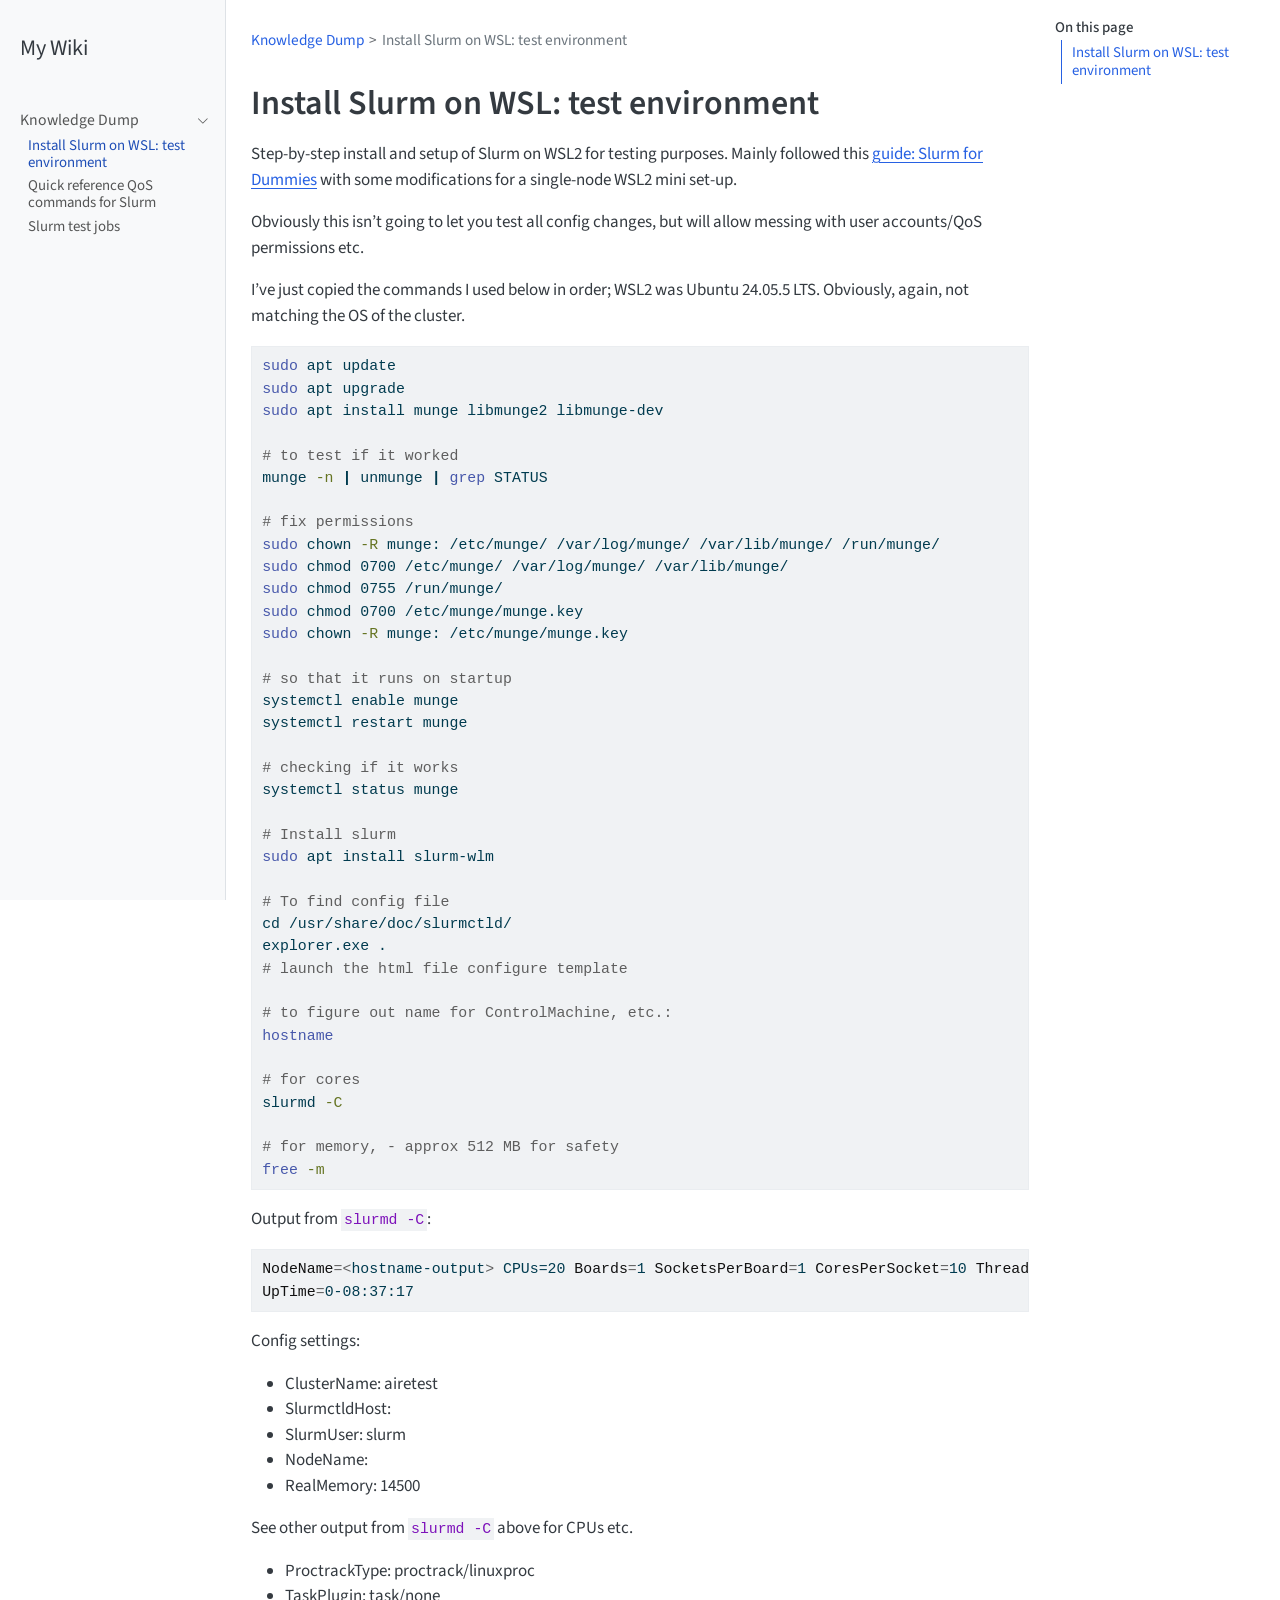
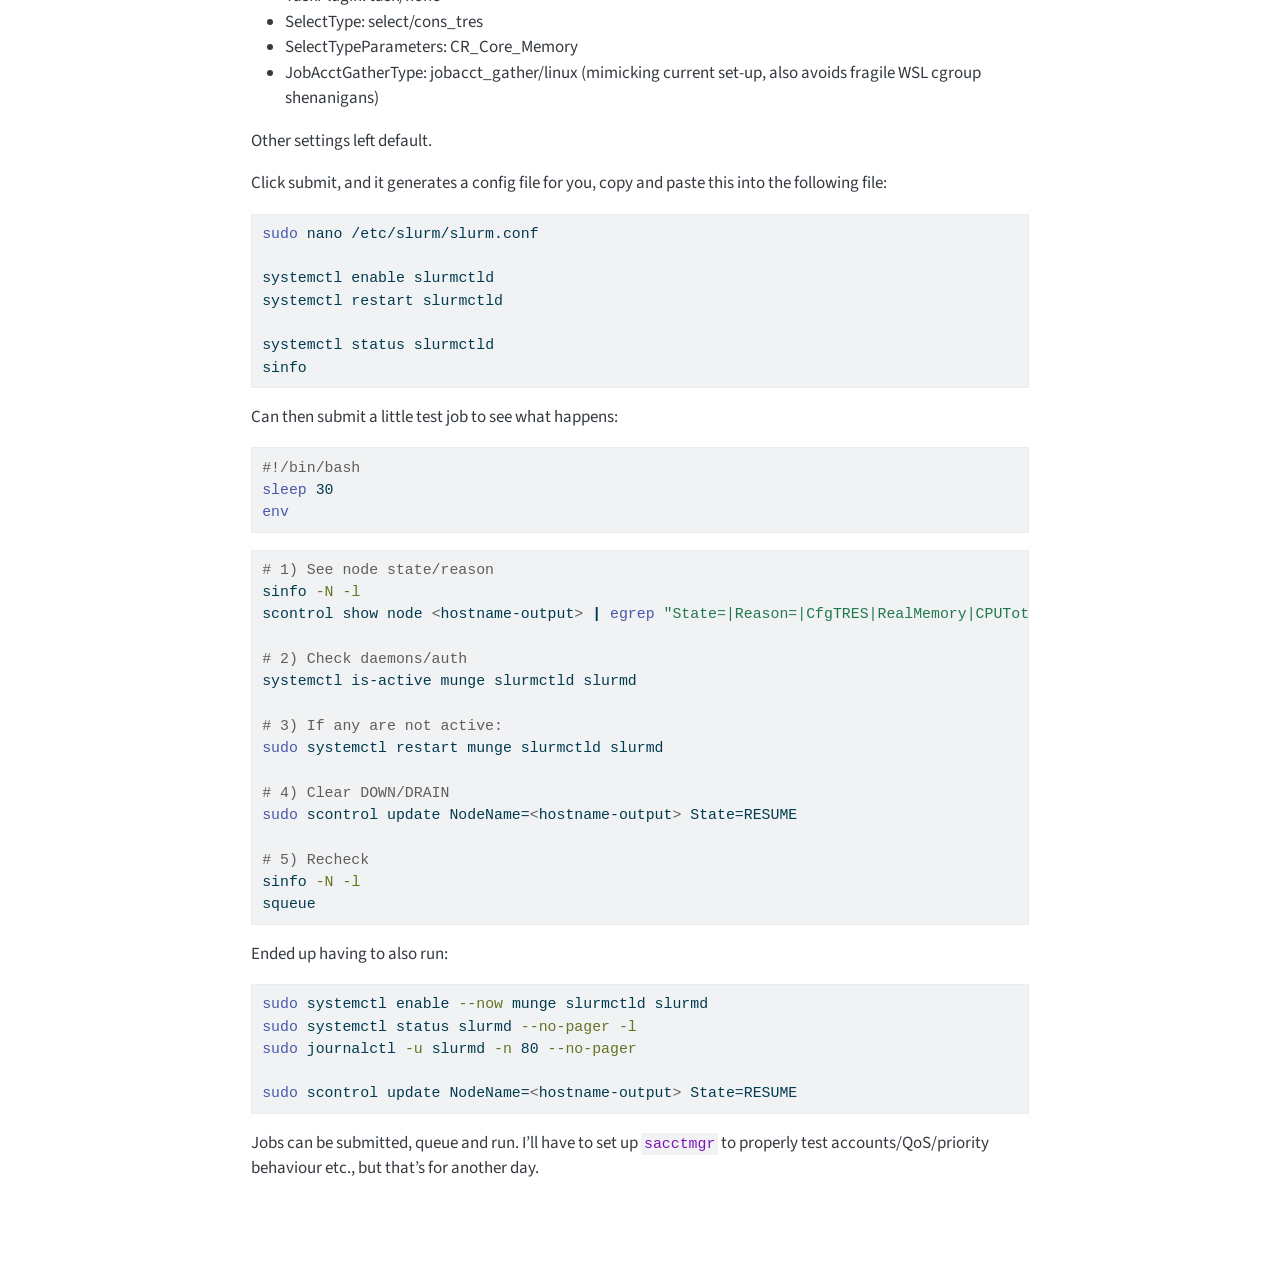
==== commit 65fbe716: "Built site for gh-pages" ====
--- a/knowledge-dump/install_slurm.html
+++ b/knowledge-dump/install_slurm.html
@@ -161,6 +161,12 @@
   <div class="sidebar-item-container"> 
   <a href="../knowledge-dump/slurm-qos.html" class="sidebar-item-text sidebar-link">
  <span class="menu-text">Quick reference QoS commands for Slurm</span></a>
+  </div>
+</li>
+          <li class="sidebar-item">
+  <div class="sidebar-item-container"> 
+  <a href="../knowledge-dump/slurm-test-jobs.html" class="sidebar-item-text sidebar-link">
+ <span class="menu-text">Slurm test jobs</span></a>
   </div>
 </li>
       </ul>
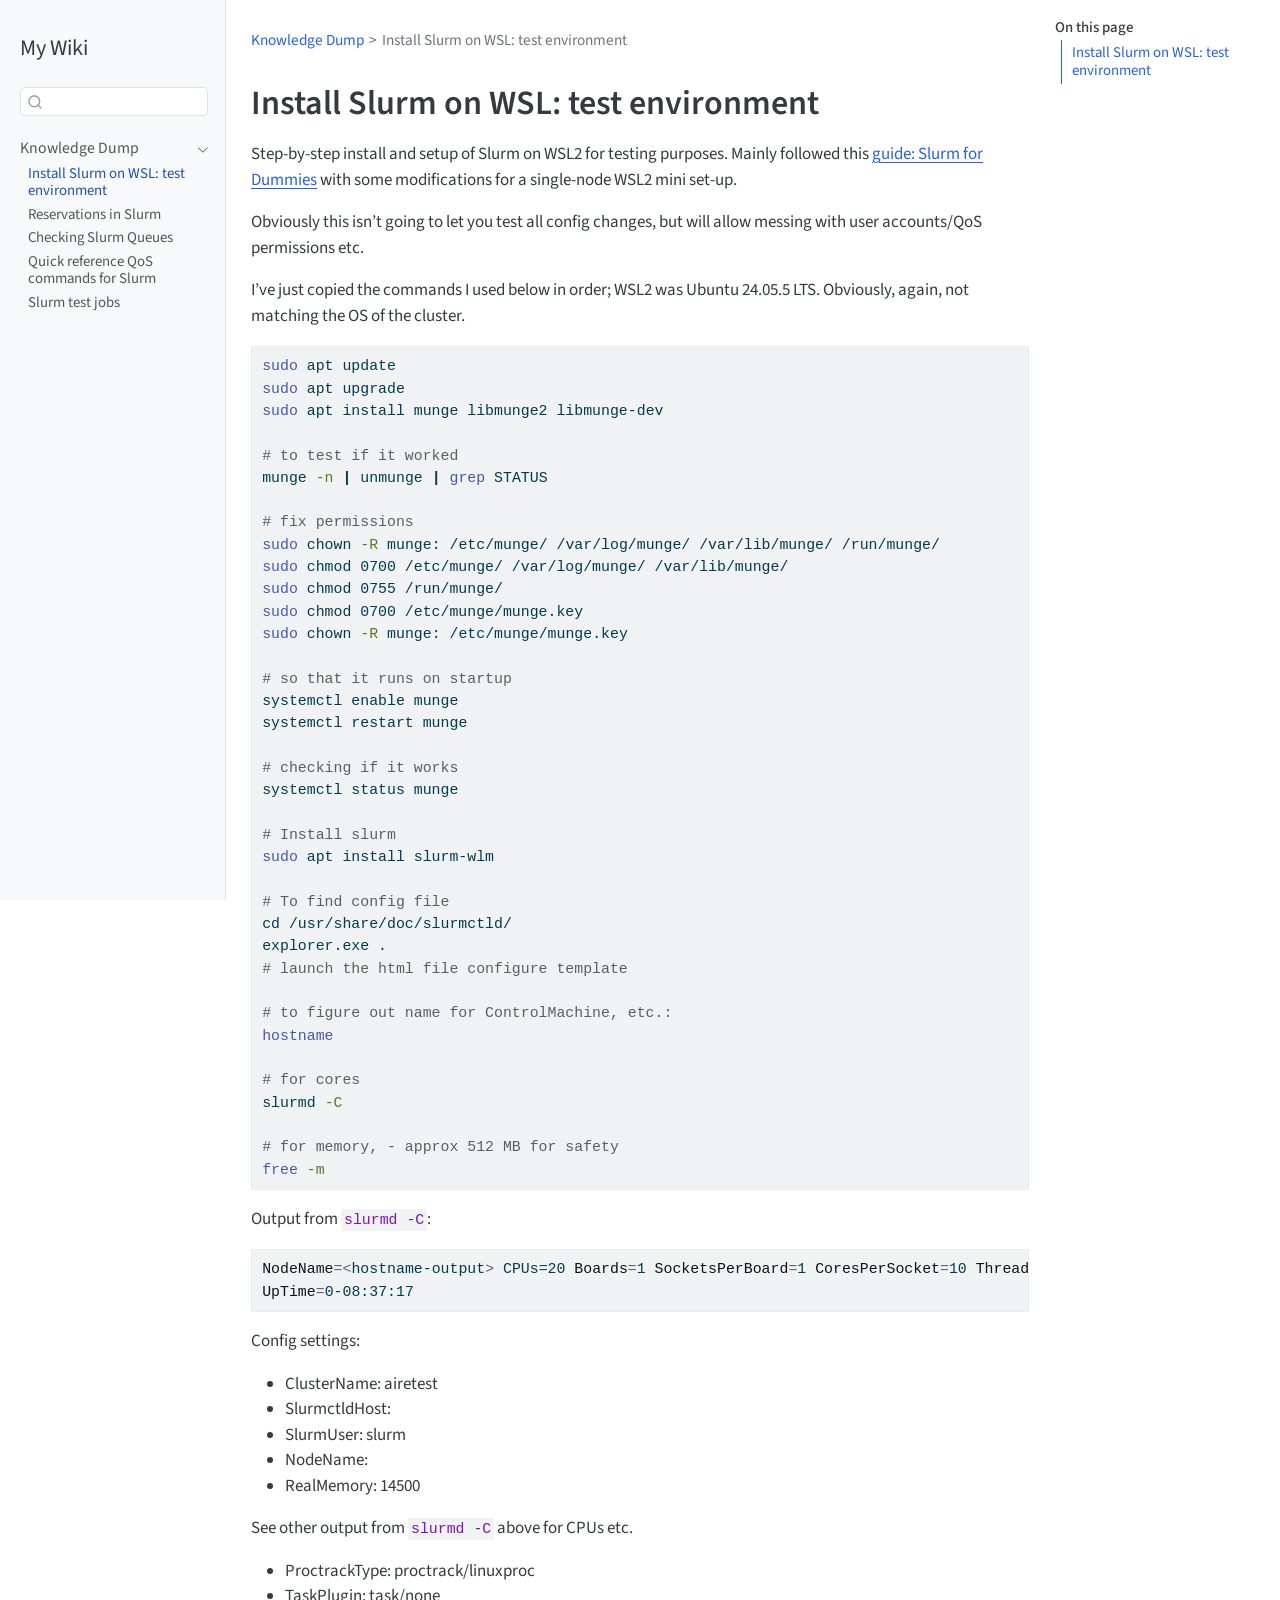
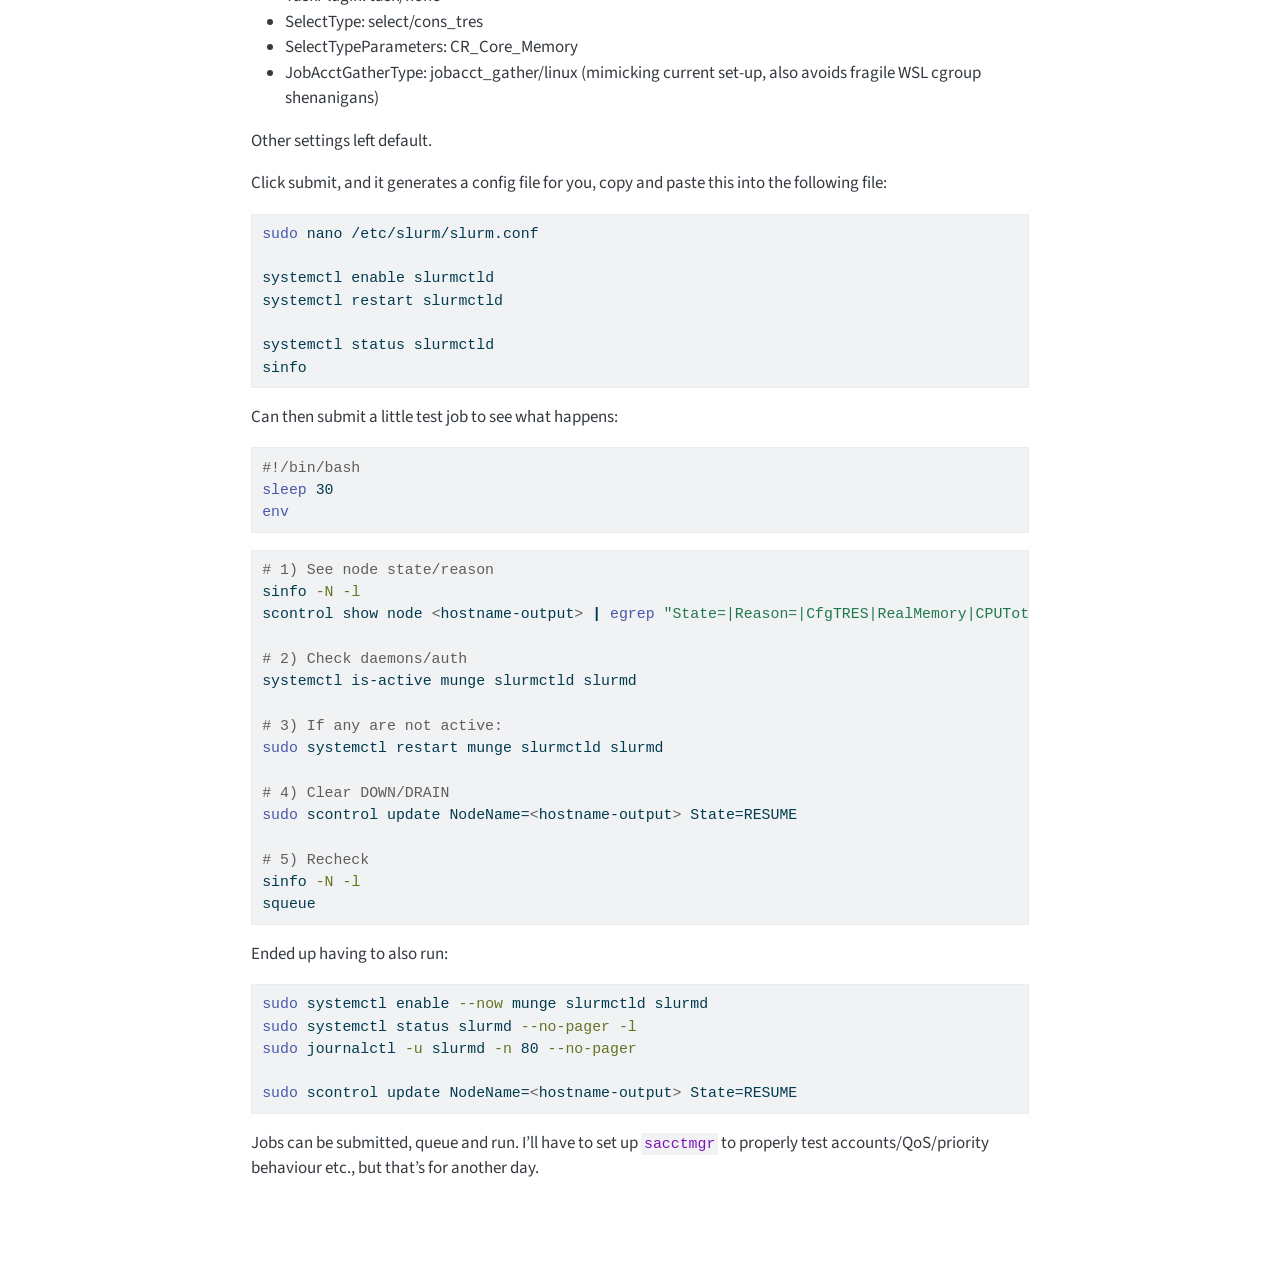
==== commit 936bd233: "Built site for gh-pages" ====
--- a/knowledge-dump/install_slurm.html
+++ b/knowledge-dump/install_slurm.html
@@ -2,13 +2,16 @@
 <html xmlns="http://www.w3.org/1999/xhtml" lang="en" xml:lang="en"><head>
 
 <meta charset="utf-8">
-<meta name="generator" content="quarto-1.8.27">
+<meta name="generator" content="quarto-1.9.37">
 
 <meta name="viewport" content="width=device-width, initial-scale=1.0, user-scalable=yes">
 
 
 <title>install_slurm – My Wiki</title>
 <style>
+/* Default styles provided by pandoc.
+** See https://pandoc.org/MANUAL.html#variables-for-html for config info.
+*/
 code{white-space: pre-wrap;}
 span.smallcaps{font-variant: small-caps;}
 div.columns{display: flex; gap: min(4vw, 1.5em);}
@@ -67,15 +70,14 @@
 <meta name="quarto:offset" content="../">
 <script src="../site_libs/quarto-html/quarto.js" type="module"></script>
 <script src="../site_libs/quarto-html/tabsets/tabsets.js" type="module"></script>
-<script src="../site_libs/quarto-html/axe/axe-check.js" type="module"></script>
 <script src="../site_libs/quarto-html/popper.min.js"></script>
 <script src="../site_libs/quarto-html/tippy.umd.min.js"></script>
 <script src="../site_libs/quarto-html/anchor.min.js"></script>
 <link href="../site_libs/quarto-html/tippy.css" rel="stylesheet">
-<link href="../site_libs/quarto-html/quarto-syntax-highlighting-ed96de9b727972fe78a7b5d16c58bf87.css" rel="stylesheet" id="quarto-text-highlighting-styles">
+<link href="../site_libs/quarto-html/quarto-syntax-highlighting-7f8f88aac4f3542376d5c11b86a4c14d.css" rel="stylesheet" id="quarto-text-highlighting-styles">
 <script src="../site_libs/bootstrap/bootstrap.min.js"></script>
 <link href="../site_libs/bootstrap/bootstrap-icons.css" rel="stylesheet">
-<link href="../site_libs/bootstrap/bootstrap-251449ada0ddbdd49c494e2ec9d5d6a9.min.css" rel="stylesheet" append-hash="true" id="quarto-bootstrap" data-mode="light">
+<link href="../site_libs/bootstrap/bootstrap-bfc81c90a4e668f7cc6782dca231ae32.min.css" rel="stylesheet" append-hash="true" id="quarto-bootstrap" data-mode="light">
 <script id="quarto-search-options" type="application/json">{
   "location": "sidebar",
   "copy-button": false,
@@ -155,6 +157,18 @@
   <div class="sidebar-item-container"> 
   <a href="../knowledge-dump/install_slurm.html" class="sidebar-item-text sidebar-link active">
  <span class="menu-text">Install Slurm on WSL: test environment</span></a>
+  </div>
+</li>
+          <li class="sidebar-item">
+  <div class="sidebar-item-container"> 
+  <a href="../knowledge-dump/slurm_reservations.html" class="sidebar-item-text sidebar-link">
+ <span class="menu-text">Reservations in Slurm</span></a>
+  </div>
+</li>
+          <li class="sidebar-item">
+  <div class="sidebar-item-container"> 
+  <a href="../knowledge-dump/slurm-check-queues.html" class="sidebar-item-text sidebar-link">
+ <span class="menu-text">Checking Slurm Queues</span></a>
   </div>
 </li>
           <li class="sidebar-item">
--- a/site_libs/quarto-html/quarto-syntax-highlighting-7f8f88aac4f3542376d5c11b86a4c14d.css
+++ b/site_libs/quarto-html/quarto-syntax-highlighting-7f8f88aac4f3542376d5c11b86a4c14d.css
@@ -0,0 +1,236 @@
+/* quarto syntax highlight colors */
+:root {
+  --quarto-hl-ot-color: #003B4F;
+  --quarto-hl-at-color: #657422;
+  --quarto-hl-ss-color: #20794D;
+  --quarto-hl-an-color: #5E5E5E;
+  --quarto-hl-fu-color: #4758AB;
+  --quarto-hl-st-color: #20794D;
+  --quarto-hl-cf-color: #003B4F;
+  --quarto-hl-op-color: #5E5E5E;
+  --quarto-hl-er-color: #AD0000;
+  --quarto-hl-bn-color: #AD0000;
+  --quarto-hl-al-color: #AD0000;
+  --quarto-hl-va-color: #111111;
+  --quarto-hl-bu-color: inherit;
+  --quarto-hl-ex-color: inherit;
+  --quarto-hl-pp-color: #AD0000;
+  --quarto-hl-in-color: #5E5E5E;
+  --quarto-hl-vs-color: #20794D;
+  --quarto-hl-wa-color: #5E5E5E;
+  --quarto-hl-do-color: #5E5E5E;
+  --quarto-hl-im-color: #00769E;
+  --quarto-hl-ch-color: #20794D;
+  --quarto-hl-dt-color: #AD0000;
+  --quarto-hl-fl-color: #AD0000;
+  --quarto-hl-co-color: #5E5E5E;
+  --quarto-hl-cv-color: #5E5E5E;
+  --quarto-hl-cn-color: #8f5902;
+  --quarto-hl-sc-color: #5E5E5E;
+  --quarto-hl-dv-color: #AD0000;
+  --quarto-hl-kw-color: #003B4F;
+}
+
+/* other quarto variables */
+:root {
+  --quarto-font-monospace: SFMono-Regular, Menlo, Monaco, Consolas, "Liberation Mono", "Courier New", monospace;
+}
+
+/* syntax highlight based on Pandoc's rules */
+pre > code.sourceCode > span {
+  color: #003B4F;
+}
+
+code.sourceCode > span {
+  color: #003B4F;
+}
+
+div.sourceCode,
+div.sourceCode pre.sourceCode {
+  color: #003B4F;
+}
+
+/* Normal */
+code span {
+  color: #003B4F;
+}
+
+/* Alert */
+code span.al {
+  color: #AD0000;
+  font-style: inherit;
+}
+
+/* Annotation */
+code span.an {
+  color: #5E5E5E;
+  font-style: inherit;
+}
+
+/* Attribute */
+code span.at {
+  color: #657422;
+  font-style: inherit;
+}
+
+/* BaseN */
+code span.bn {
+  color: #AD0000;
+  font-style: inherit;
+}
+
+/* BuiltIn */
+code span.bu {
+  font-style: inherit;
+}
+
+/* ControlFlow */
+code span.cf {
+  color: #003B4F;
+  font-weight: bold;
+  font-style: inherit;
+}
+
+/* Char */
+code span.ch {
+  color: #20794D;
+  font-style: inherit;
+}
+
+/* Constant */
+code span.cn {
+  color: #8f5902;
+  font-style: inherit;
+}
+
+/* Comment */
+code span.co {
+  color: #5E5E5E;
+  font-style: inherit;
+}
+
+/* CommentVar */
+code span.cv {
+  color: #5E5E5E;
+  font-style: italic;
+}
+
+/* Documentation */
+code span.do {
+  color: #5E5E5E;
+  font-style: italic;
+}
+
+/* DataType */
+code span.dt {
+  color: #AD0000;
+  font-style: inherit;
+}
+
+/* DecVal */
+code span.dv {
+  color: #AD0000;
+  font-style: inherit;
+}
+
+/* Error */
+code span.er {
+  color: #AD0000;
+  font-style: inherit;
+}
+
+/* Extension */
+code span.ex {
+  font-style: inherit;
+}
+
+/* Float */
+code span.fl {
+  color: #AD0000;
+  font-style: inherit;
+}
+
+/* Function */
+code span.fu {
+  color: #4758AB;
+  font-style: inherit;
+}
+
+/* Import */
+code span.im {
+  color: #00769E;
+  font-style: inherit;
+}
+
+/* Information */
+code span.in {
+  color: #5E5E5E;
+  font-style: inherit;
+}
+
+/* Keyword */
+code span.kw {
+  color: #003B4F;
+  font-weight: bold;
+  font-style: inherit;
+}
+
+/* Operator */
+code span.op {
+  color: #5E5E5E;
+  font-style: inherit;
+}
+
+/* Other */
+code span.ot {
+  color: #003B4F;
+  font-style: inherit;
+}
+
+/* Preprocessor */
+code span.pp {
+  color: #AD0000;
+  font-style: inherit;
+}
+
+/* SpecialChar */
+code span.sc {
+  color: #5E5E5E;
+  font-style: inherit;
+}
+
+/* SpecialString */
+code span.ss {
+  color: #20794D;
+  font-style: inherit;
+}
+
+/* String */
+code span.st {
+  color: #20794D;
+  font-style: inherit;
+}
+
+/* Variable */
+code span.va {
+  color: #111111;
+  font-style: inherit;
+}
+
+/* VerbatimString */
+code span.vs {
+  color: #20794D;
+  font-style: inherit;
+}
+
+/* Warning */
+code span.wa {
+  color: #5E5E5E;
+  font-style: italic;
+}
+
+.prevent-inlining {
+  content: "</";
+}
+
+/*# sourceMappingURL=789ad8cd35626ba772517505b42a116e.css.map */
